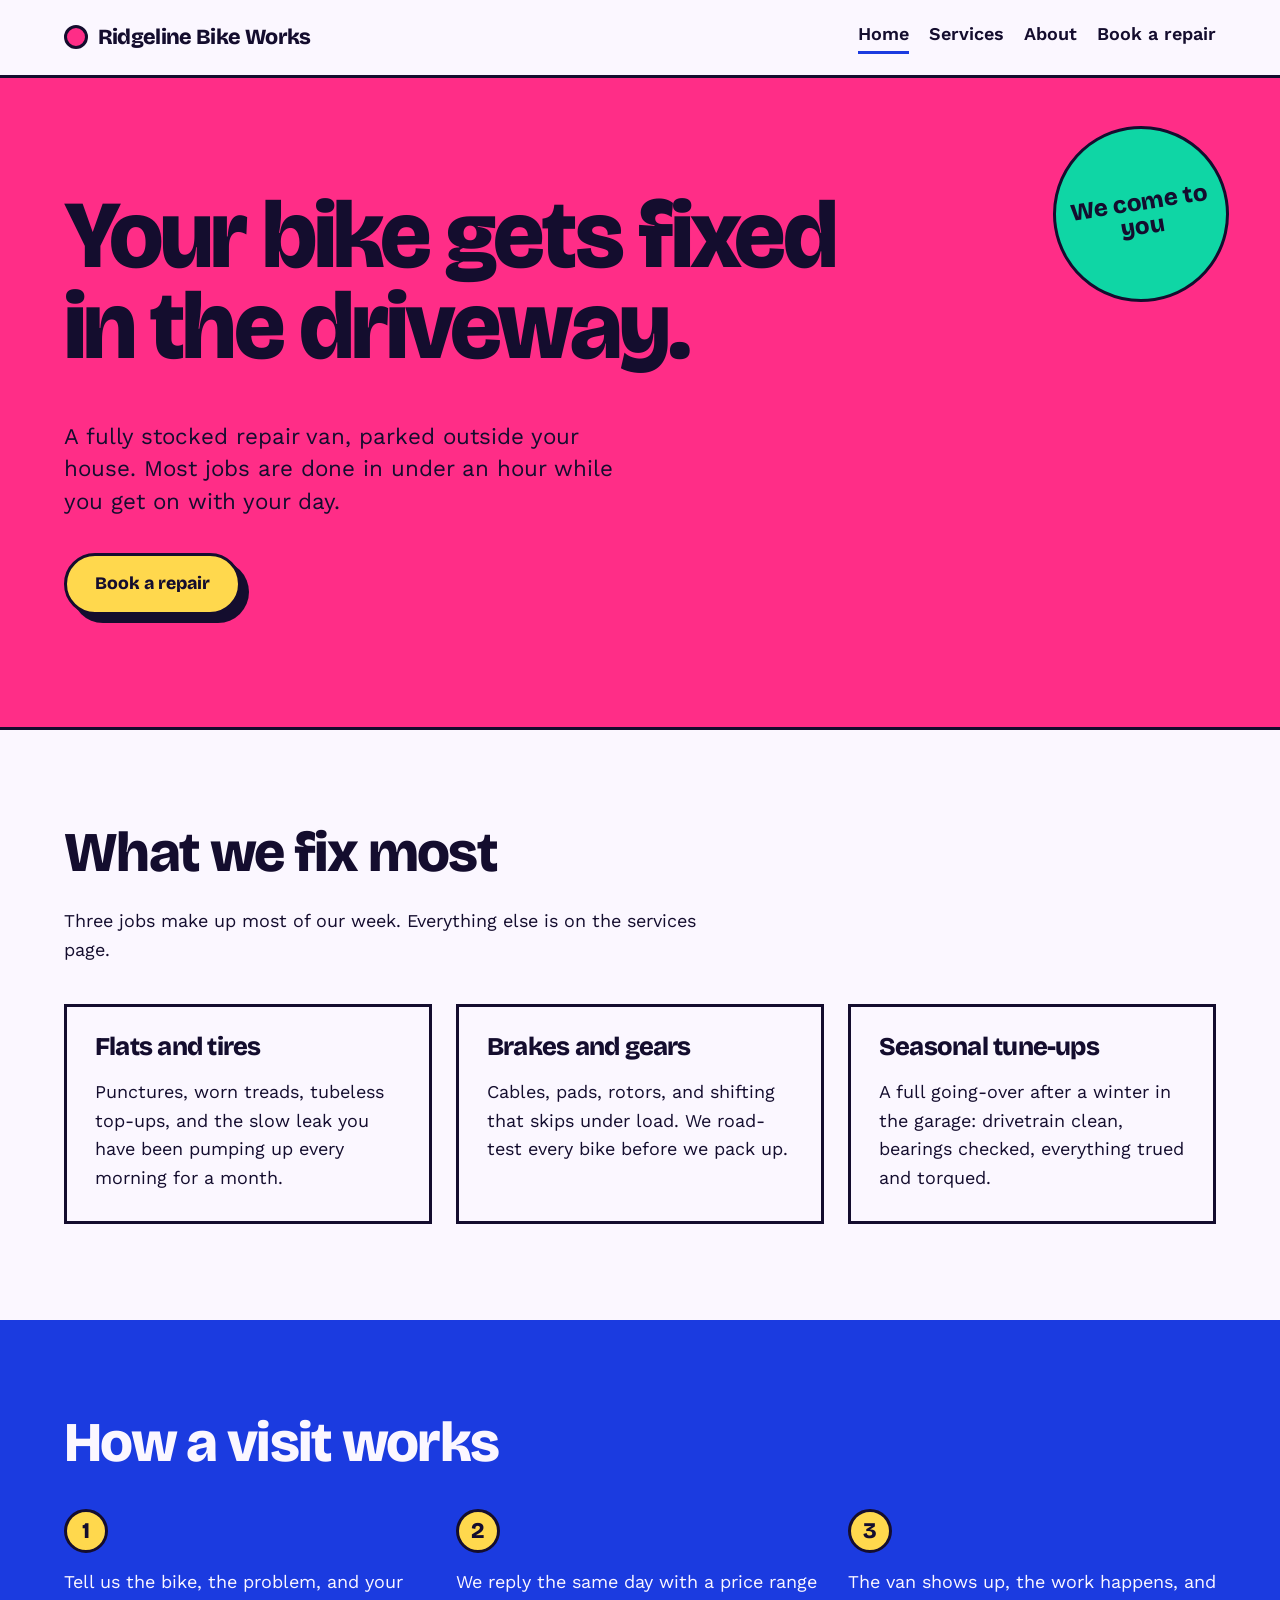
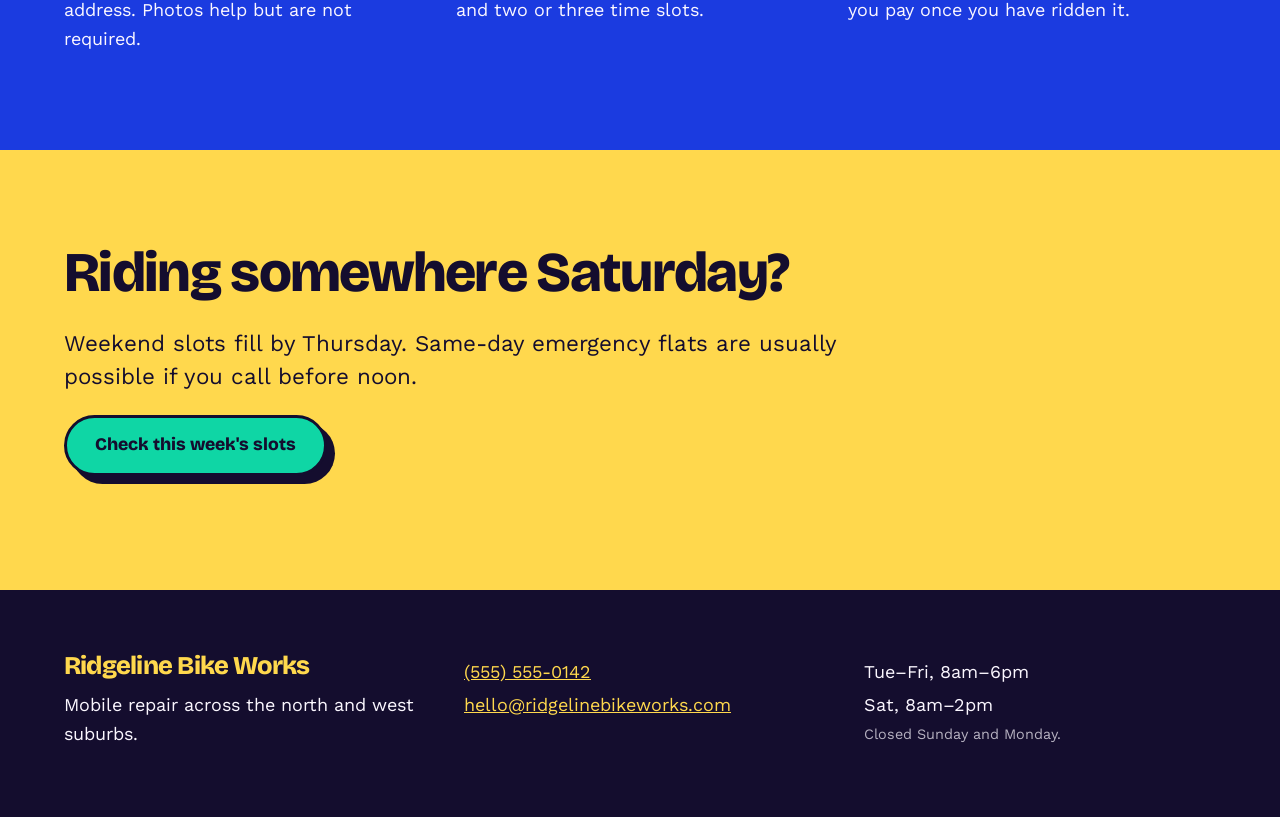
==== index.html @ 33bd262c "Add files via upload" ====
<!DOCTYPE html>
<html lang="en">
<head>
<meta charset="utf-8">
<meta name="viewport" content="width=device-width, initial-scale=1">
<title>Ridgeline Bike Works — mobile bike repair</title>
<meta name="description" content="Mobile bike repair that comes to your driveway. Tune-ups, flats, brakes and gears, seven days a week.">
<link rel="preconnect" href="https://fonts.googleapis.com">
<link rel="preconnect" href="https://fonts.gstatic.com" crossorigin>
<link href="https://fonts.googleapis.com/css2?family=Bricolage+Grotesque:opsz,wght@12..96,700;12..96,800&family=Work+Sans:wght@400;600;700&display=swap" rel="stylesheet">
<link rel="stylesheet" href="style.css">
</head>
<body>
<a class="skip" href="#main">Skip to content</a>

<header class="masthead">
  <a class="wordmark" href="index.html"><span></span>Ridgeline Bike Works</a>
  <nav aria-label="Main">
    <a href="index.html" aria-current="page">Home</a>
    <a href="services.html">Services</a>
    <a href="about.html">About</a>
    <a href="contact.html">Book a repair</a>
  </nav>
</header>

<main id="main">

  <section class="hero">
    <div class="badge">We come to you</div>
    <h1>Your bike gets fixed in the driveway.</h1>
    <p class="lede">A fully stocked repair van, parked outside your house. Most jobs are done in under an hour while you get on with your day.</p>
    <a class="button" href="contact.html">Book a repair</a>
  </section>

  <section class="band">
    <h2>What we fix most</h2>
    <p>Three jobs make up most of our week. Everything else is on the services page.</p>
    <div class="grid">
      <article class="panel">
        <h3>Flats and tires</h3>
        <p>Punctures, worn treads, tubeless top-ups, and the slow leak you have been pumping up every morning for a month.</p>
      </article>
      <article class="panel">
        <h3>Brakes and gears</h3>
        <p>Cables, pads, rotors, and shifting that skips under load. We road-test every bike before we pack up.</p>
      </article>
      <article class="panel">
        <h3>Seasonal tune-ups</h3>
        <p>A full going-over after a winter in the garage: drivetrain clean, bearings checked, everything trued and torqued.</p>
      </article>
    </div>
  </section>

  <section class="band band--cobalt">
    <h2>How a visit works</h2>
    <ol class="steps">
      <li><p>Tell us the bike, the problem, and your address. Photos help but are not required.</p></li>
      <li><p>We reply the same day with a price range and two or three time slots.</p></li>
      <li><p>The van shows up, the work happens, and you pay once you have ridden it.</p></li>
    </ol>
  </section>

  <section class="band band--lemon">
    <h2>Riding somewhere Saturday?</h2>
    <p class="lede">Weekend slots fill by Thursday. Same-day emergency flats are usually possible if you call before noon.</p>
    <p><a class="button button--mint" href="contact.html">Check this week's slots</a></p>
  </section>

</main>

<footer class="colophon">
  <div>
    <h3>Ridgeline Bike Works</h3>
    <p>Mobile repair across the north and west suburbs.</p>
  </div>
  <div>
    <p><a href="tel:+15555550142">(555) 555-0142</a></p>
    <p><a href="mailto:hello@ridgelinebikeworks.com">hello@ridgelinebikeworks.com</a></p>
  </div>
  <div>
    <p>Tue–Fri, 8am–6pm</p>
    <p>Sat, 8am–2pm</p>
    <p class="fine">Closed Sunday and Monday.</p>
  </div>
</footer>

</body>
</html>
---- style.css ----
/* ============================================================
   Ridgeline Bike Works — shared stylesheet
   Swap the colors in :root to re-skin the whole site.
   ============================================================ */

:root {
  --ink: #140d2e;
  --paper: #fbf7ff;
  --cobalt: #1b3be0;
  --magenta: #ff2d87;
  --lemon: #ffd84d;
  --mint: #0fd6a5;

  --measure: 62ch;
  --edge: clamp(1.25rem, 5vw, 5rem);
  --shadow: 8px 8px 0 var(--ink);

  --display: "Bricolage Grotesque", "Trebuchet MS", sans-serif;
  --body: "Work Sans", system-ui, sans-serif;
}

*,
*::before,
*::after { box-sizing: border-box; }

html { scroll-behavior: smooth; }

@media (prefers-reduced-motion: reduce) {
  html { scroll-behavior: auto; }
  * { animation-duration: 0.01ms !important; transition-duration: 0.01ms !important; }
}

body {
  margin: 0;
  background: var(--paper);
  color: var(--ink);
  font-family: var(--body);
  font-size: clamp(1rem, 0.95rem + 0.25vw, 1.125rem);
  line-height: 1.6;
  -webkit-font-smoothing: antialiased;
}

img { max-width: 100%; display: block; }

a { color: var(--cobalt); }

:focus-visible {
  outline: 3px solid var(--cobalt);
  outline-offset: 3px;
}

h1, h2, h3 {
  font-family: var(--display);
  font-weight: 800;
  line-height: 0.95;
  letter-spacing: -0.03em;
  margin: 0 0 0.5em;
}

h1 { font-size: clamp(2.75rem, 1.5rem + 6vw, 6rem); }
h2 { font-size: clamp(2rem, 1.3rem + 3vw, 3.5rem); }
h3 { font-size: clamp(1.25rem, 1.1rem + 0.8vw, 1.6rem); }

p { max-width: var(--measure); }

.skip {
  position: absolute;
  left: -9999px;
  background: var(--lemon);
  color: var(--ink);
  padding: 0.75rem 1rem;
  font-weight: 700;
}
.skip:focus { left: 1rem; top: 1rem; z-index: 50; }

/* ---------- header ---------- */

.masthead {
  display: flex;
  flex-wrap: wrap;
  gap: 1rem 2rem;
  align-items: center;
  justify-content: space-between;
  padding: 1.25rem var(--edge);
  border-bottom: 3px solid var(--ink);
  background: var(--paper);
}

.wordmark {
  font-family: var(--display);
  font-weight: 800;
  font-size: 1.35rem;
  letter-spacing: -0.03em;
  color: var(--ink);
  text-decoration: none;
  display: inline-flex;
  align-items: center;
  gap: 0.6rem;
}

.wordmark span {
  width: 1.5rem;
  height: 1.5rem;
  border-radius: 50%;
  background: var(--magenta);
  border: 3px solid var(--ink);
}

.masthead nav {
  display: flex;
  flex-wrap: wrap;
  gap: 1.25rem;
}

.masthead nav a {
  color: var(--ink);
  text-decoration: none;
  font-weight: 600;
  padding-bottom: 2px;
  border-bottom: 3px solid transparent;
}

.masthead nav a:hover { border-bottom-color: var(--magenta); }
.masthead nav a[aria-current="page"] { border-bottom-color: var(--cobalt); }

/* ---------- reusable pieces ---------- */

.band { padding: clamp(3rem, 8vw, 6rem) var(--edge); }
.band--ink { background: var(--ink); color: var(--paper); }
.band--cobalt { background: var(--cobalt); color: var(--paper); }
.band--lemon { background: var(--lemon); }
.band--ink a, .band--cobalt a { color: var(--lemon); }

.button {
  display: inline-block;
  background: var(--lemon);
  color: var(--ink);
  font-family: var(--display);
  font-weight: 800;
  font-size: 1.1rem;
  text-decoration: none;
  padding: 0.85rem 1.75rem;
  border: 3px solid var(--ink);
  border-radius: 999px;
  box-shadow: var(--shadow);
  transition: transform 0.12s ease, box-shadow 0.12s ease;
}

.button:hover,
.button:focus-visible {
  transform: translate(4px, 4px);
  box-shadow: 4px 4px 0 var(--ink);
}

.button--mint { background: var(--mint); }

.lede {
  font-size: clamp(1.15rem, 1rem + 0.7vw, 1.4rem);
  line-height: 1.45;
}

/* ---------- hero ---------- */

.hero {
  background: var(--magenta);
  color: var(--ink);
  padding: clamp(3rem, 9vw, 7rem) var(--edge) clamp(3.5rem, 9vw, 7rem);
  border-bottom: 3px solid var(--ink);
  position: relative;
  overflow: hidden;
}

.hero h1 { max-width: 14ch; }

.hero .lede { max-width: 42ch; margin-bottom: 2.25rem; }

.badge {
  position: absolute;
  top: clamp(1.5rem, 5vw, 3rem);
  right: clamp(1rem, 4vw, 4rem);
  width: clamp(7rem, 16vw, 11rem);
  height: clamp(7rem, 16vw, 11rem);
  border-radius: 50%;
  background: var(--mint);
  border: 3px solid var(--ink);
  display: grid;
  place-content: center;
  text-align: center;
  font-family: var(--display);
  font-weight: 800;
  line-height: 1;
  font-size: clamp(1rem, 2.2vw, 1.5rem);
  transform: rotate(-9deg);
  padding: 1rem;
}

@media (max-width: 640px) {
  .badge { position: static; margin-bottom: 2rem; }
}

/* ---------- grids ---------- */

.grid {
  display: grid;
  gap: 1.5rem;
  grid-template-columns: repeat(auto-fit, minmax(255px, 1fr));
  margin-top: 2.5rem;
}

.panel {
  background: var(--paper);
  color: var(--ink);
  border: 3px solid var(--ink);
  padding: 1.75rem;
}

.panel p { margin-bottom: 0; }

.price {
  font-family: var(--display);
  font-weight: 800;
  font-size: 1.9rem;
  display: block;
  margin-bottom: 0.35rem;
}

.steps {
  counter-reset: step;
  list-style: none;
  padding: 0;
  margin: 2.5rem 0 0;
  display: grid;
  gap: 1.5rem;
  grid-template-columns: repeat(auto-fit, minmax(230px, 1fr));
}

.steps li { counter-increment: step; }

.steps li::before {
  content: counter(step);
  font-family: var(--display);
  font-weight: 800;
  font-size: 1.4rem;
  display: grid;
  place-content: center;
  width: 2.75rem;
  height: 2.75rem;
  border-radius: 50%;
  background: var(--lemon);
  color: var(--ink);
  border: 3px solid var(--ink);
  margin-bottom: 0.9rem;
}

.steps p { margin: 0; }

/* ---------- forms ---------- */

form { max-width: 34rem; margin-top: 2rem; }

label {
  display: block;
  font-weight: 700;
  margin-bottom: 0.4rem;
}

.field { margin-bottom: 1.35rem; }

input, select, textarea {
  width: 100%;
  font: inherit;
  color: var(--ink);
  background: var(--paper);
  padding: 0.7rem 0.85rem;
  border: 3px solid var(--ink);
  border-radius: 0;
}

textarea { min-height: 8rem; resize: vertical; }

button[type="submit"] {
  font: inherit;
  cursor: pointer;
}

/* ---------- footer ---------- */

.colophon {
  background: var(--ink);
  color: var(--paper);
  padding: clamp(2.5rem, 6vw, 4rem) var(--edge);
  display: grid;
  gap: 1.5rem 3rem;
  grid-template-columns: repeat(auto-fit, minmax(220px, 1fr));
}

.colophon a { color: var(--lemon); }
.colophon h3 { color: var(--lemon); }
.colophon p { margin: 0.25rem 0; }
.colophon .fine { opacity: 0.7; font-size: 0.9rem; }
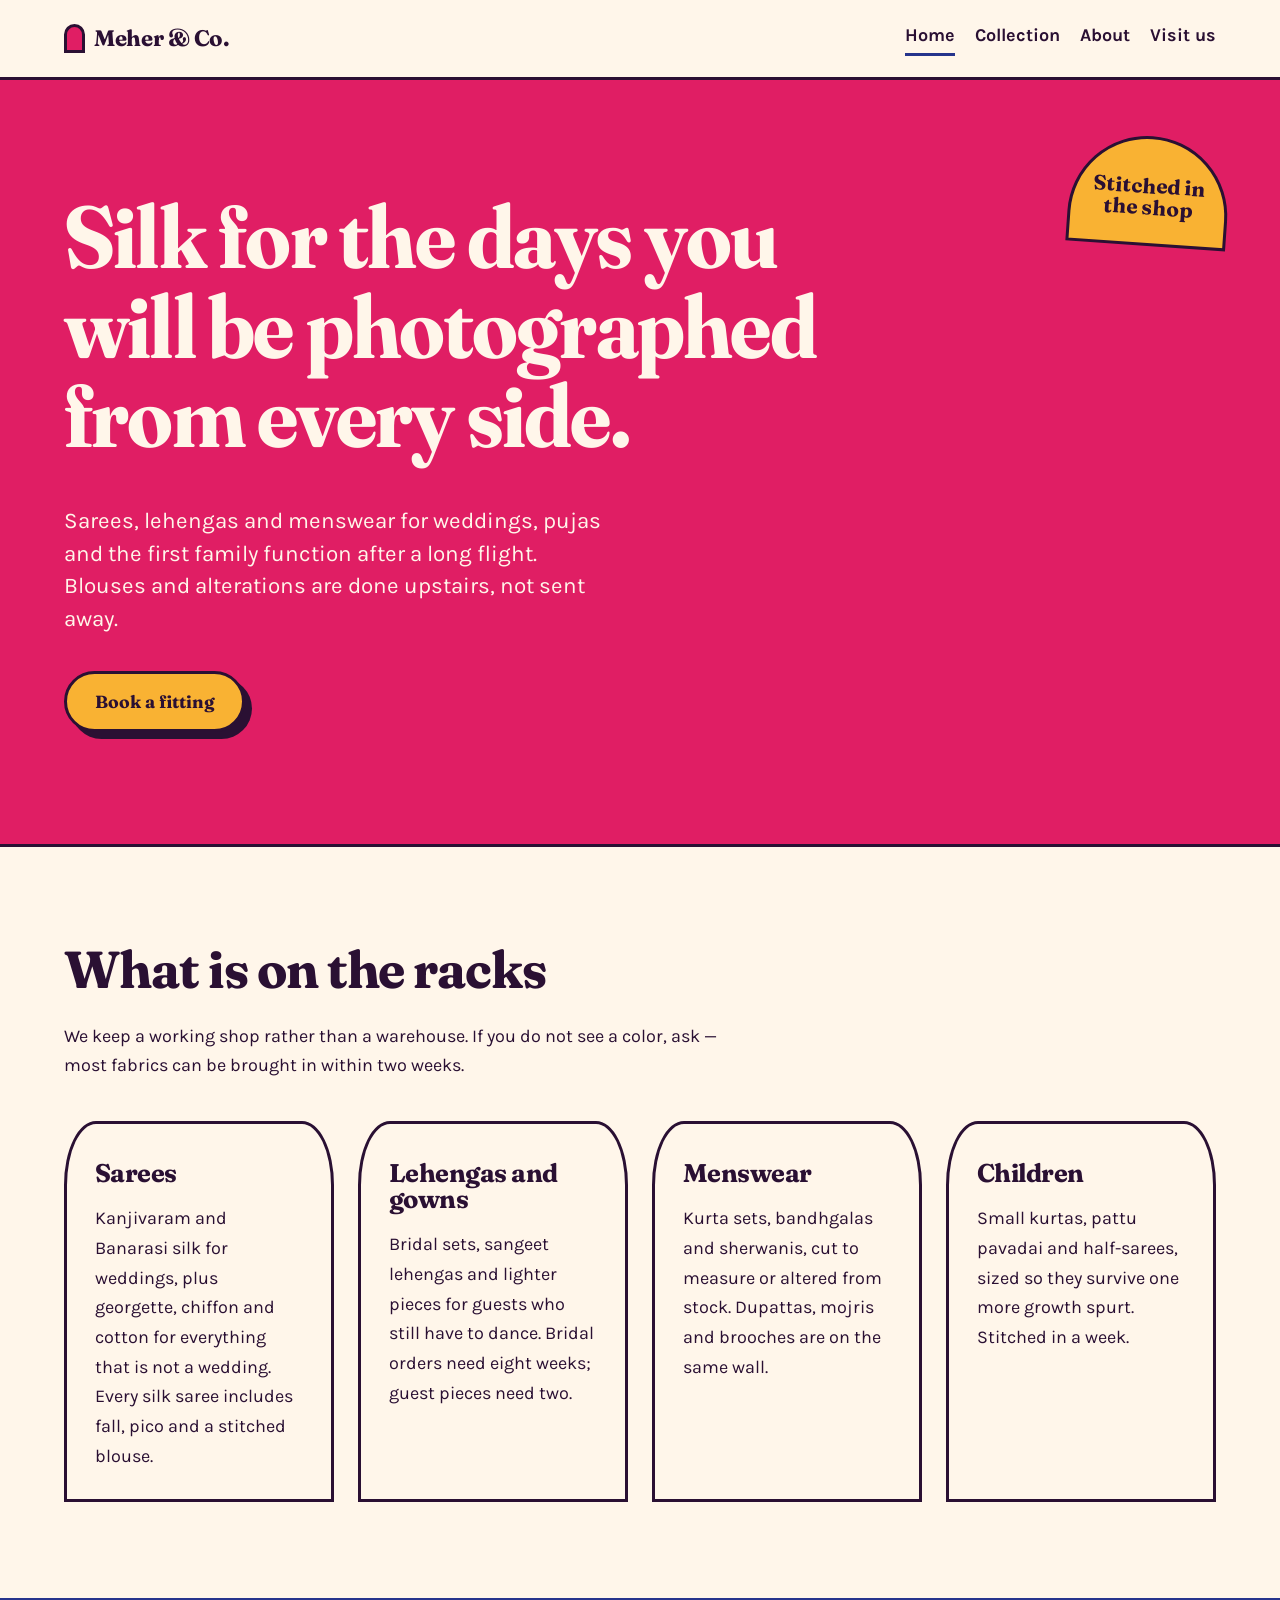
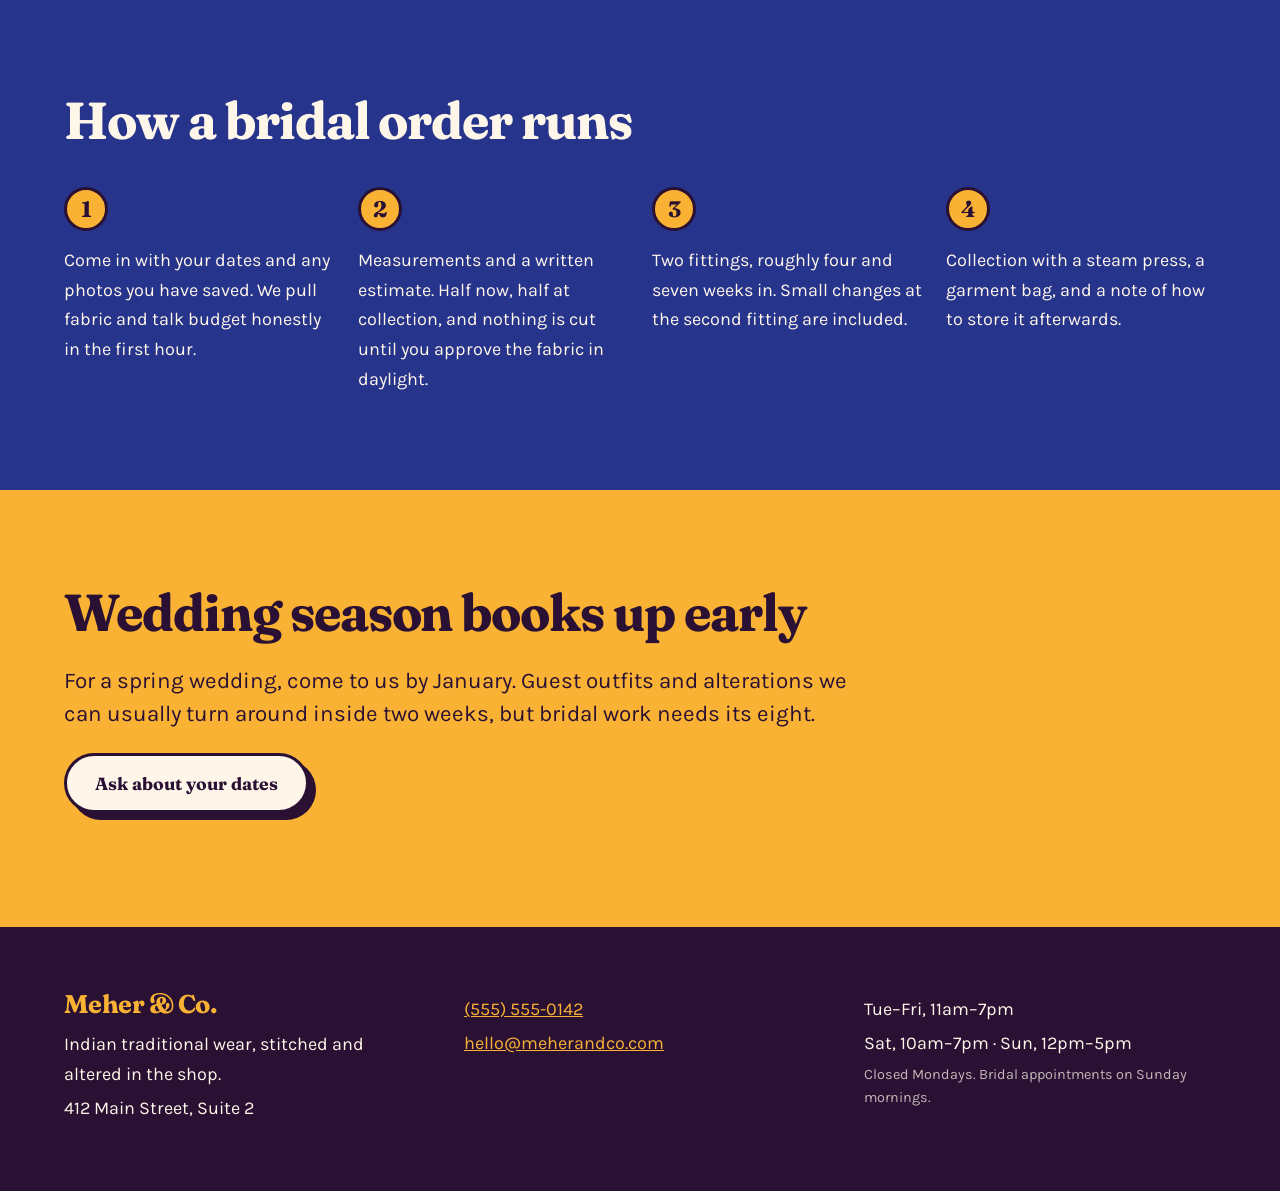
==== commit 176c0dcc: "Add files via upload" ====
--- a/index.html
+++ b/index.html
@@ -3,84 +3,90 @@
 <head>
 <meta charset="utf-8">
 <meta name="viewport" content="width=device-width, initial-scale=1">
-<title>Ridgeline Bike Works — mobile bike repair</title>
-<meta name="description" content="Mobile bike repair that comes to your driveway. Tune-ups, flats, brakes and gears, seven days a week.">
+<title>Meher &amp; Co. — Indian traditional wear</title>
+<meta name="description" content="Sarees, lehengas, kurtas and sherwanis, with blouse stitching and alterations done in the shop.">
 <link rel="preconnect" href="https://fonts.googleapis.com">
 <link rel="preconnect" href="https://fonts.gstatic.com" crossorigin>
-<link href="https://fonts.googleapis.com/css2?family=Bricolage+Grotesque:opsz,wght@12..96,700;12..96,800&family=Work+Sans:wght@400;600;700&display=swap" rel="stylesheet">
+<link href="https://fonts.googleapis.com/css2?family=Fraunces:opsz,wght,SOFT,WONK@9..144,400..700,0..100,0..1&family=Karla:wght@400;600;700&display=swap" rel="stylesheet">
 <link rel="stylesheet" href="style.css">
 </head>
 <body>
 <a class="skip" href="#main">Skip to content</a>
 
 <header class="masthead">
-  <a class="wordmark" href="index.html"><span></span>Ridgeline Bike Works</a>
+  <a class="wordmark" href="index.html"><span></span>Meher &amp; Co.</a>
   <nav aria-label="Main">
     <a href="index.html" aria-current="page">Home</a>
-    <a href="services.html">Services</a>
+    <a href="collection.html">Collection</a>
     <a href="about.html">About</a>
-    <a href="contact.html">Book a repair</a>
+    <a href="visit.html">Visit us</a>
   </nav>
 </header>
 
 <main id="main">
 
   <section class="hero">
-    <div class="badge">We come to you</div>
-    <h1>Your bike gets fixed in the driveway.</h1>
-    <p class="lede">A fully stocked repair van, parked outside your house. Most jobs are done in under an hour while you get on with your day.</p>
-    <a class="button" href="contact.html">Book a repair</a>
+    <div class="seal">Stitched in the shop</div>
+    <h1>Silk for the days you will be photographed from every side.</h1>
+    <p class="lede">Sarees, lehengas and menswear for weddings, pujas and the first family function after a long flight. Blouses and alterations are done upstairs, not sent away.</p>
+    <a class="button" href="visit.html">Book a fitting</a>
   </section>
 
   <section class="band">
-    <h2>What we fix most</h2>
-    <p>Three jobs make up most of our week. Everything else is on the services page.</p>
+    <h2>What is on the racks</h2>
+    <p>We keep a working shop rather than a warehouse. If you do not see a color, ask &mdash; most fabrics can be brought in within two weeks.</p>
     <div class="grid">
       <article class="panel">
-        <h3>Flats and tires</h3>
-        <p>Punctures, worn treads, tubeless top-ups, and the slow leak you have been pumping up every morning for a month.</p>
+        <h3>Sarees</h3>
+        <p>Kanjivaram and Banarasi silk for weddings, plus georgette, chiffon and cotton for everything that is not a wedding. Every silk saree includes fall, pico and a stitched blouse.</p>
       </article>
       <article class="panel">
-        <h3>Brakes and gears</h3>
-        <p>Cables, pads, rotors, and shifting that skips under load. We road-test every bike before we pack up.</p>
+        <h3>Lehengas and gowns</h3>
+        <p>Bridal sets, sangeet lehengas and lighter pieces for guests who still have to dance. Bridal orders need eight weeks; guest pieces need two.</p>
       </article>
       <article class="panel">
-        <h3>Seasonal tune-ups</h3>
-        <p>A full going-over after a winter in the garage: drivetrain clean, bearings checked, everything trued and torqued.</p>
+        <h3>Menswear</h3>
+        <p>Kurta sets, bandhgalas and sherwanis, cut to measure or altered from stock. Dupattas, mojris and brooches are on the same wall.</p>
+      </article>
+      <article class="panel">
+        <h3>Children</h3>
+        <p>Small kurtas, pattu pavadai and half-sarees, sized so they survive one more growth spurt. Stitched in a week.</p>
       </article>
     </div>
   </section>
 
-  <section class="band band--cobalt">
-    <h2>How a visit works</h2>
+  <section class="band band--indigo">
+    <h2>How a bridal order runs</h2>
     <ol class="steps">
-      <li><p>Tell us the bike, the problem, and your address. Photos help but are not required.</p></li>
-      <li><p>We reply the same day with a price range and two or three time slots.</p></li>
-      <li><p>The van shows up, the work happens, and you pay once you have ridden it.</p></li>
+      <li><p>Come in with your dates and any photos you have saved. We pull fabric and talk budget honestly in the first hour.</p></li>
+      <li><p>Measurements and a written estimate. Half now, half at collection, and nothing is cut until you approve the fabric in daylight.</p></li>
+      <li><p>Two fittings, roughly four and seven weeks in. Small changes at the second fitting are included.</p></li>
+      <li><p>Collection with a steam press, a garment bag, and a note of how to store it afterwards.</p></li>
     </ol>
   </section>
 
-  <section class="band band--lemon">
-    <h2>Riding somewhere Saturday?</h2>
-    <p class="lede">Weekend slots fill by Thursday. Same-day emergency flats are usually possible if you call before noon.</p>
-    <p><a class="button button--mint" href="contact.html">Check this week's slots</a></p>
+  <section class="band band--marigold">
+    <h2>Wedding season books up early</h2>
+    <p class="lede">For a spring wedding, come to us by January. Guest outfits and alterations we can usually turn around inside two weeks, but bridal work needs its eight.</p>
+    <p><a class="button button--paper" href="visit.html">Ask about your dates</a></p>
   </section>
 
 </main>
 
 <footer class="colophon">
   <div>
-    <h3>Ridgeline Bike Works</h3>
-    <p>Mobile repair across the north and west suburbs.</p>
+    <h3>Meher &amp; Co.</h3>
+    <p>Indian traditional wear, stitched and altered in the shop.</p>
+    <p>412 Main Street, Suite 2</p>
   </div>
   <div>
     <p><a href="tel:+15555550142">(555) 555-0142</a></p>
-    <p><a href="mailto:hello@ridgelinebikeworks.com">hello@ridgelinebikeworks.com</a></p>
+    <p><a href="mailto:hello@meherandco.com">hello@meherandco.com</a></p>
   </div>
   <div>
-    <p>Tue–Fri, 8am–6pm</p>
-    <p>Sat, 8am–2pm</p>
-    <p class="fine">Closed Sunday and Monday.</p>
+    <p>Tue&ndash;Fri, 11am&ndash;7pm</p>
+    <p>Sat, 10am&ndash;7pm &middot; Sun, 12pm&ndash;5pm</p>
+    <p class="fine">Closed Mondays. Bridal appointments on Sunday mornings.</p>
   </div>
 </footer>
 
--- a/style.css
+++ b/style.css
@@ -1,32 +1,32 @@
 /* ============================================================
-   Ridgeline Bike Works — shared stylesheet
-   Swap the colors in :root to re-skin the whole site.
+   Meher & Co. — shared stylesheet
+   Palette is drawn from the stockroom: rani pink, indigo,
+   marigold and emerald on unbleached ivory.
+   Change the six values in :root to re-skin every page.
    ============================================================ */
 
 :root {
-  --ink: #140d2e;
-  --paper: #fbf7ff;
-  --cobalt: #1b3be0;
-  --magenta: #ff2d87;
-  --lemon: #ffd84d;
-  --mint: #0fd6a5;
+  --ink: #2a1033;
+  --paper: #fff6ea;
+  --rani: #e01e64;
+  --indigo: #26348c;
+  --marigold: #f9b233;
+  --emerald: #0e8f63;
 
   --measure: 62ch;
   --edge: clamp(1.25rem, 5vw, 5rem);
-  --shadow: 8px 8px 0 var(--ink);
-
-  --display: "Bricolage Grotesque", "Trebuchet MS", sans-serif;
-  --body: "Work Sans", system-ui, sans-serif;
+  --shadow: 7px 7px 0 var(--ink);
+  --arch: 2rem 2rem 0 0 / 4rem 4rem 0 0;
+
+  --display: "Fraunces", Georgia, serif;
+  --body: "Karla", system-ui, sans-serif;
 }
 
 *,
 *::before,
 *::after { box-sizing: border-box; }
 
-html { scroll-behavior: smooth; }
-
 @media (prefers-reduced-motion: reduce) {
-  html { scroll-behavior: auto; }
   * { animation-duration: 0.01ms !important; transition-duration: 0.01ms !important; }
 }
 
@@ -36,29 +36,30 @@
   color: var(--ink);
   font-family: var(--body);
   font-size: clamp(1rem, 0.95rem + 0.25vw, 1.125rem);
-  line-height: 1.6;
+  line-height: 1.65;
   -webkit-font-smoothing: antialiased;
 }
 
 img { max-width: 100%; display: block; }
 
-a { color: var(--cobalt); }
+a { color: var(--indigo); }
 
 :focus-visible {
-  outline: 3px solid var(--cobalt);
+  outline: 3px solid var(--indigo);
   outline-offset: 3px;
 }
 
 h1, h2, h3 {
   font-family: var(--display);
-  font-weight: 800;
-  line-height: 0.95;
-  letter-spacing: -0.03em;
+  font-weight: 700;
+  font-variation-settings: "SOFT" 40, "WONK" 1;
+  line-height: 1.02;
+  letter-spacing: -0.02em;
   margin: 0 0 0.5em;
 }
 
-h1 { font-size: clamp(2.75rem, 1.5rem + 6vw, 6rem); }
-h2 { font-size: clamp(2rem, 1.3rem + 3vw, 3.5rem); }
+h1 { font-size: clamp(2.6rem, 1.4rem + 5.6vw, 5.5rem); }
+h2 { font-size: clamp(1.9rem, 1.3rem + 2.8vw, 3.25rem); }
 h3 { font-size: clamp(1.25rem, 1.1rem + 0.8vw, 1.6rem); }
 
 p { max-width: var(--measure); }
@@ -66,7 +67,7 @@
 .skip {
   position: absolute;
   left: -9999px;
-  background: var(--lemon);
+  background: var(--marigold);
   color: var(--ink);
   padding: 0.75rem 1rem;
   font-weight: 700;
@@ -88,9 +89,9 @@
 
 .wordmark {
   font-family: var(--display);
-  font-weight: 800;
-  font-size: 1.35rem;
-  letter-spacing: -0.03em;
+  font-weight: 700;
+  font-size: 1.4rem;
+  letter-spacing: -0.02em;
   color: var(--ink);
   text-decoration: none;
   display: inline-flex;
@@ -99,10 +100,10 @@
 }
 
 .wordmark span {
-  width: 1.5rem;
-  height: 1.5rem;
-  border-radius: 50%;
-  background: var(--magenta);
+  width: 1.3rem;
+  height: 1.8rem;
+  border-radius: 999px 999px 0 0;
+  background: var(--rani);
   border: 3px solid var(--ink);
 }
 
@@ -115,31 +116,32 @@
 .masthead nav a {
   color: var(--ink);
   text-decoration: none;
-  font-weight: 600;
+  font-weight: 700;
   padding-bottom: 2px;
   border-bottom: 3px solid transparent;
 }
 
-.masthead nav a:hover { border-bottom-color: var(--magenta); }
-.masthead nav a[aria-current="page"] { border-bottom-color: var(--cobalt); }
-
-/* ---------- reusable pieces ---------- */
+.masthead nav a:hover { border-bottom-color: var(--rani); }
+.masthead nav a[aria-current="page"] { border-bottom-color: var(--indigo); }
+
+/* ---------- bands ---------- */
 
 .band { padding: clamp(3rem, 8vw, 6rem) var(--edge); }
 .band--ink { background: var(--ink); color: var(--paper); }
-.band--cobalt { background: var(--cobalt); color: var(--paper); }
-.band--lemon { background: var(--lemon); }
-.band--ink a, .band--cobalt a { color: var(--lemon); }
+.band--indigo { background: var(--indigo); color: var(--paper); }
+.band--marigold { background: var(--marigold); }
+.band--emerald { background: var(--emerald); color: var(--paper); }
+.band--ink a, .band--indigo a, .band--emerald a { color: var(--marigold); }
 
 .button {
   display: inline-block;
-  background: var(--lemon);
-  color: var(--ink);
-  font-family: var(--display);
-  font-weight: 800;
+  background: var(--marigold);
+  color: var(--ink);
+  font-family: var(--display);
+  font-weight: 700;
   font-size: 1.1rem;
   text-decoration: none;
-  padding: 0.85rem 1.75rem;
+  padding: 0.8rem 1.75rem;
   border: 3px solid var(--ink);
   border-radius: 999px;
   box-shadow: var(--shadow);
@@ -149,10 +151,10 @@
 .button:hover,
 .button:focus-visible {
   transform: translate(4px, 4px);
-  box-shadow: 4px 4px 0 var(--ink);
-}
-
-.button--mint { background: var(--mint); }
+  box-shadow: 3px 3px 0 var(--ink);
+}
+
+.button--paper { background: var(--paper); }
 
 .lede {
   font-size: clamp(1.15rem, 1rem + 0.7vw, 1.4rem);
@@ -162,43 +164,40 @@
 /* ---------- hero ---------- */
 
 .hero {
-  background: var(--magenta);
-  color: var(--ink);
-  padding: clamp(3rem, 9vw, 7rem) var(--edge) clamp(3.5rem, 9vw, 7rem);
+  background: var(--rani);
+  color: var(--paper);
+  padding: clamp(3rem, 9vw, 7rem) var(--edge);
   border-bottom: 3px solid var(--ink);
   position: relative;
   overflow: hidden;
 }
 
-.hero h1 { max-width: 14ch; }
-
+.hero h1 { max-width: 15ch; }
 .hero .lede { max-width: 42ch; margin-bottom: 2.25rem; }
 
-.badge {
+.seal {
   position: absolute;
-  top: clamp(1.5rem, 5vw, 3rem);
-  right: clamp(1rem, 4vw, 4rem);
-  width: clamp(7rem, 16vw, 11rem);
-  height: clamp(7rem, 16vw, 11rem);
-  border-radius: 50%;
-  background: var(--mint);
-  border: 3px solid var(--ink);
-  display: grid;
-  place-content: center;
+  top: clamp(1.5rem, 5vw, 3.5rem);
+  right: clamp(1rem, 4vw, 4.5rem);
+  width: clamp(7rem, 15vw, 10rem);
+  padding: 2.25rem 1rem 1.5rem;
+  background: var(--marigold);
+  color: var(--ink);
+  border: 3px solid var(--ink);
+  border-radius: 999px 999px 0 0;
   text-align: center;
   font-family: var(--display);
-  font-weight: 800;
-  line-height: 1;
-  font-size: clamp(1rem, 2.2vw, 1.5rem);
-  transform: rotate(-9deg);
-  padding: 1rem;
-}
-
-@media (max-width: 640px) {
-  .badge { position: static; margin-bottom: 2rem; }
-}
-
-/* ---------- grids ---------- */
+  font-weight: 700;
+  line-height: 1.05;
+  font-size: clamp(0.95rem, 2vw, 1.3rem);
+  transform: rotate(4deg);
+}
+
+@media (max-width: 680px) {
+  .seal { position: static; transform: none; margin-bottom: 2rem; width: 9rem; }
+}
+
+/* ---------- panels ---------- */
 
 .grid {
   display: grid;
@@ -211,17 +210,19 @@
   background: var(--paper);
   color: var(--ink);
   border: 3px solid var(--ink);
-  padding: 1.75rem;
+  border-radius: var(--arch);
+  padding: 2.25rem 1.75rem 1.75rem;
 }
 
 .panel p { margin-bottom: 0; }
 
 .price {
   font-family: var(--display);
-  font-weight: 800;
-  font-size: 1.9rem;
+  font-weight: 700;
+  font-size: 1.7rem;
   display: block;
-  margin-bottom: 0.35rem;
+  margin-bottom: 0.3rem;
+  color: var(--rani);
 }
 
 .steps {
@@ -239,14 +240,14 @@
 .steps li::before {
   content: counter(step);
   font-family: var(--display);
-  font-weight: 800;
+  font-weight: 700;
   font-size: 1.4rem;
   display: grid;
   place-content: center;
   width: 2.75rem;
   height: 2.75rem;
   border-radius: 50%;
-  background: var(--lemon);
+  background: var(--marigold);
   color: var(--ink);
   border: 3px solid var(--ink);
   margin-bottom: 0.9rem;
@@ -278,10 +279,7 @@
 
 textarea { min-height: 8rem; resize: vertical; }
 
-button[type="submit"] {
-  font: inherit;
-  cursor: pointer;
-}
+button[type="submit"] { font: inherit; cursor: pointer; }
 
 /* ---------- footer ---------- */
 
@@ -294,7 +292,7 @@
   grid-template-columns: repeat(auto-fit, minmax(220px, 1fr));
 }
 
-.colophon a { color: var(--lemon); }
-.colophon h3 { color: var(--lemon); }
+.colophon a { color: var(--marigold); }
+.colophon h3 { color: var(--marigold); }
 .colophon p { margin: 0.25rem 0; }
-.colophon .fine { opacity: 0.7; font-size: 0.9rem; }
+.colophon .fine { opacity: 0.72; font-size: 0.9rem; }
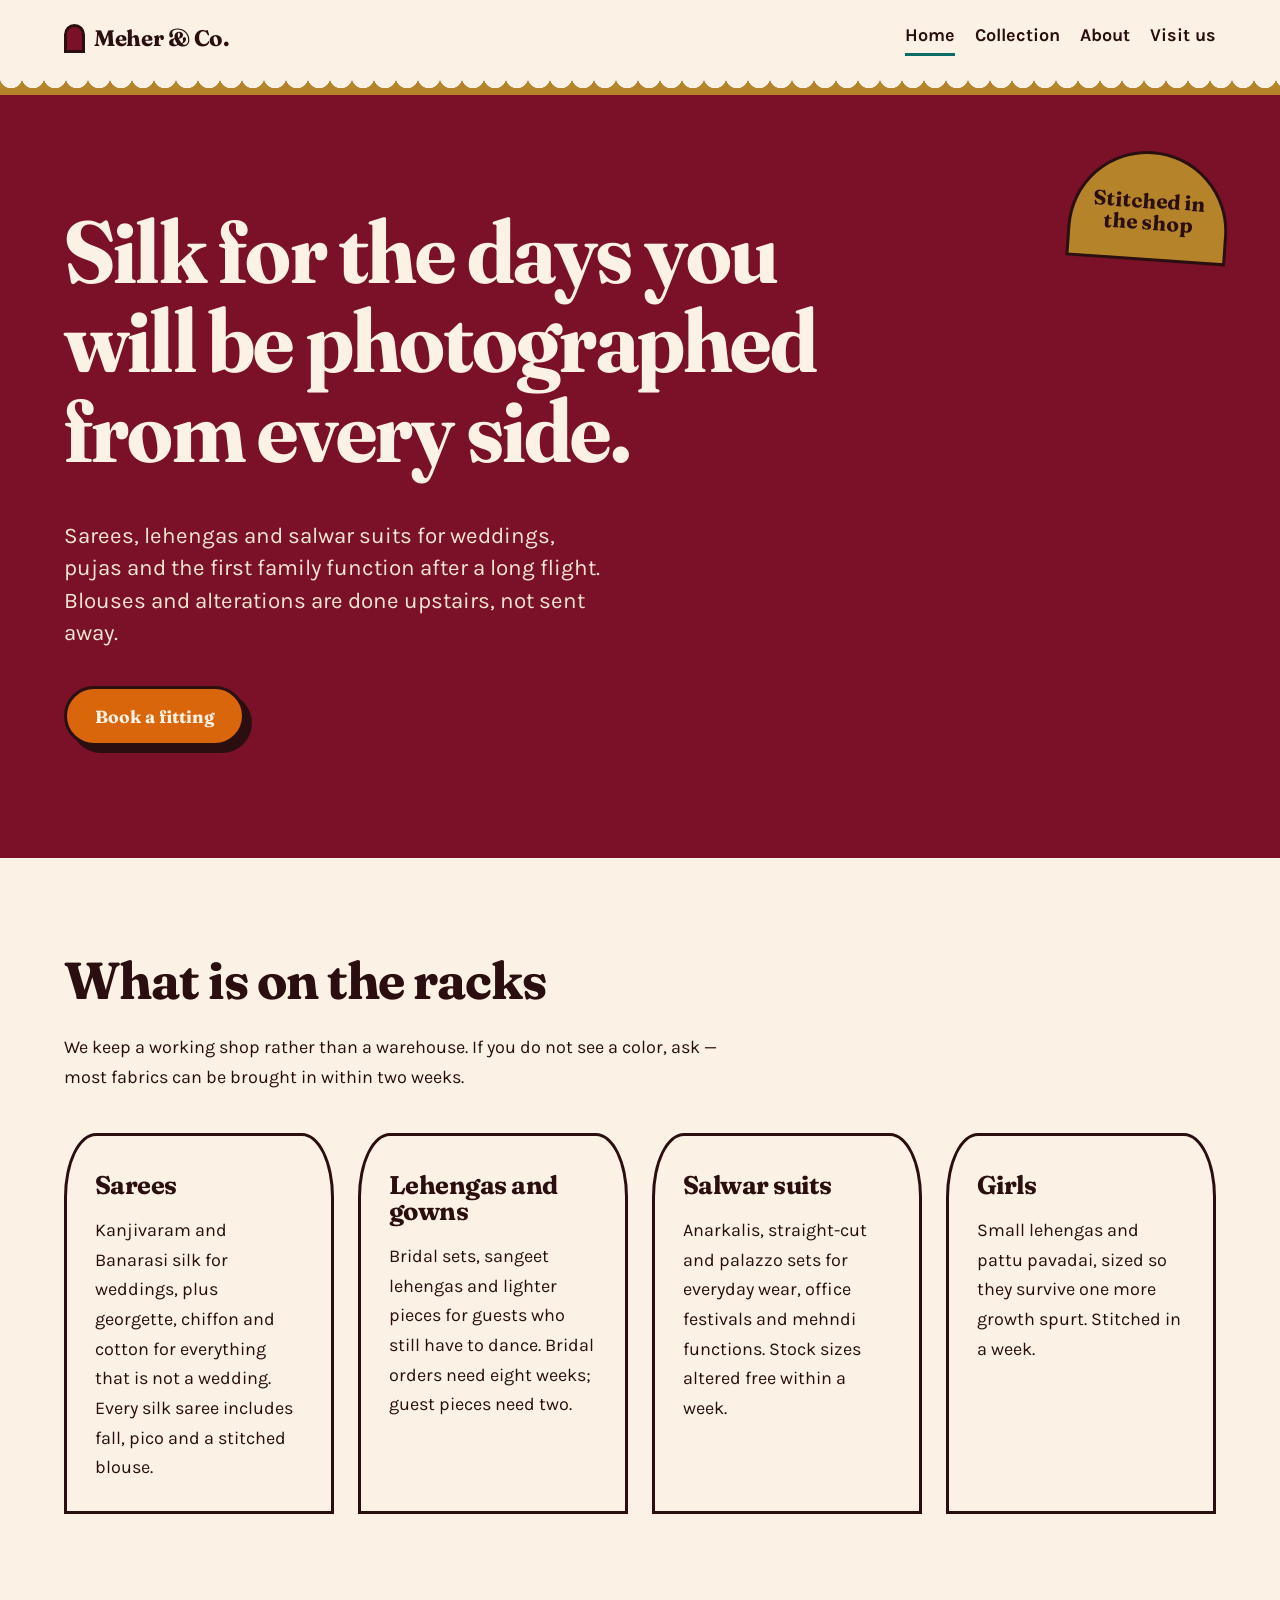
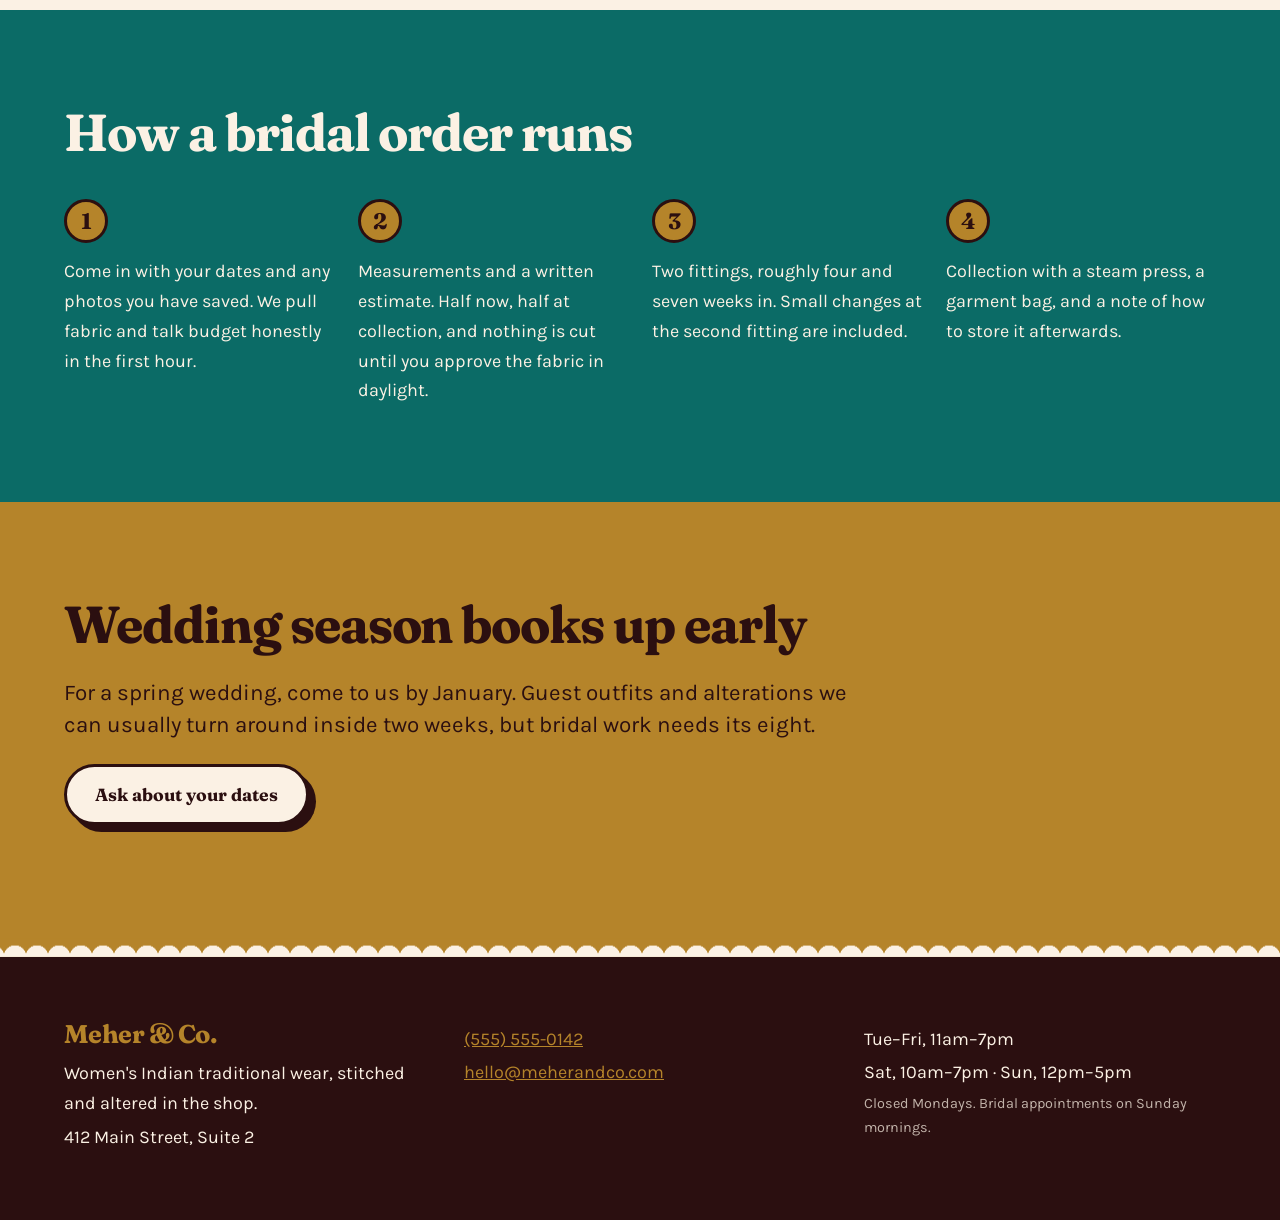
==== commit 11820c66: "Add files via upload" ====
--- a/index.html
+++ b/index.html
@@ -3,8 +3,8 @@
 <head>
 <meta charset="utf-8">
 <meta name="viewport" content="width=device-width, initial-scale=1">
-<title>Meher &amp; Co. — Indian traditional wear</title>
-<meta name="description" content="Sarees, lehengas, kurtas and sherwanis, with blouse stitching and alterations done in the shop.">
+<title>Meher &amp; Co. — Women's Indian traditional wear</title>
+<meta name="description" content="Sarees, lehengas and salwar suits for weddings and festivals, with blouse stitching and alterations done in the shop.">
 <link rel="preconnect" href="https://fonts.googleapis.com">
 <link rel="preconnect" href="https://fonts.gstatic.com" crossorigin>
 <link href="https://fonts.googleapis.com/css2?family=Fraunces:opsz,wght,SOFT,WONK@9..144,400..700,0..100,0..1&family=Karla:wght@400;600;700&display=swap" rel="stylesheet">
@@ -22,13 +22,14 @@
     <a href="visit.html">Visit us</a>
   </nav>
 </header>
+<div class="scallop" aria-hidden="true"></div>
 
 <main id="main">
 
   <section class="hero">
     <div class="seal">Stitched in the shop</div>
     <h1>Silk for the days you will be photographed from every side.</h1>
-    <p class="lede">Sarees, lehengas and menswear for weddings, pujas and the first family function after a long flight. Blouses and alterations are done upstairs, not sent away.</p>
+    <p class="lede">Sarees, lehengas and salwar suits for weddings, pujas and the first family function after a long flight. Blouses and alterations are done upstairs, not sent away.</p>
     <a class="button" href="visit.html">Book a fitting</a>
   </section>
 
@@ -45,17 +46,17 @@
         <p>Bridal sets, sangeet lehengas and lighter pieces for guests who still have to dance. Bridal orders need eight weeks; guest pieces need two.</p>
       </article>
       <article class="panel">
-        <h3>Menswear</h3>
-        <p>Kurta sets, bandhgalas and sherwanis, cut to measure or altered from stock. Dupattas, mojris and brooches are on the same wall.</p>
+        <h3>Salwar suits</h3>
+        <p>Anarkalis, straight-cut and palazzo sets for everyday wear, office festivals and mehndi functions. Stock sizes altered free within a week.</p>
       </article>
       <article class="panel">
-        <h3>Children</h3>
-        <p>Small kurtas, pattu pavadai and half-sarees, sized so they survive one more growth spurt. Stitched in a week.</p>
+        <h3>Girls</h3>
+        <p>Small lehengas and pattu pavadai, sized so they survive one more growth spurt. Stitched in a week.</p>
       </article>
     </div>
   </section>
 
-  <section class="band band--indigo">
+  <section class="band band--teal">
     <h2>How a bridal order runs</h2>
     <ol class="steps">
       <li><p>Come in with your dates and any photos you have saved. We pull fabric and talk budget honestly in the first hour.</p></li>
@@ -65,7 +66,7 @@
     </ol>
   </section>
 
-  <section class="band band--marigold">
+  <section class="band band--gold">
     <h2>Wedding season books up early</h2>
     <p class="lede">For a spring wedding, come to us by January. Guest outfits and alterations we can usually turn around inside two weeks, but bridal work needs its eight.</p>
     <p><a class="button button--paper" href="visit.html">Ask about your dates</a></p>
@@ -73,10 +74,11 @@
 
 </main>
 
+<div class="scallop scallop--up" aria-hidden="true"></div>
 <footer class="colophon">
   <div>
     <h3>Meher &amp; Co.</h3>
-    <p>Indian traditional wear, stitched and altered in the shop.</p>
+    <p>Women's Indian traditional wear, stitched and altered in the shop.</p>
     <p>412 Main Street, Suite 2</p>
   </div>
   <div>
--- a/style.css
+++ b/style.css
@@ -1,17 +1,21 @@
 /* ============================================================
    Meher & Co. — shared stylesheet
-   Palette is drawn from the stockroom: rani pink, indigo,
-   marigold and emerald on unbleached ivory.
-   Change the six values in :root to re-skin every page.
+   Palette: deep bridal maroon, temple gold, peacock teal and
+   saffron on warm ivory — pulled from the sarees on the racks,
+   not a generic "bold and bright" kit.
+   The scalloped edge (.scallop) is the one signature motif,
+   borrowed from a temple gopuram / sari border — used once at
+   the header and footer only. Change the six --colors to re-skin
+   every page.
    ============================================================ */
 
 :root {
-  --ink: #2a1033;
-  --paper: #fff6ea;
-  --rani: #e01e64;
-  --indigo: #26348c;
-  --marigold: #f9b233;
-  --emerald: #0e8f63;
+  --ink: #2b0f10;
+  --paper: #fbf1e4;
+  --maroon: #7a1128;
+  --gold: #b5842a;
+  --teal: #0b6b66;
+  --saffron: #d9660b;
 
   --measure: 62ch;
   --edge: clamp(1.25rem, 5vw, 5rem);
@@ -42,10 +46,10 @@
 
 img { max-width: 100%; display: block; }
 
-a { color: var(--indigo); }
+a { color: var(--teal); }
 
 :focus-visible {
-  outline: 3px solid var(--indigo);
+  outline: 3px solid var(--teal);
   outline-offset: 3px;
 }
 
@@ -67,12 +71,32 @@
 .skip {
   position: absolute;
   left: -9999px;
-  background: var(--marigold);
+  background: var(--gold);
   color: var(--ink);
   padding: 0.75rem 1rem;
   font-weight: 700;
 }
 .skip:focus { left: 1rem; top: 1rem; z-index: 50; }
+
+/* ---------- signature motif: scalloped temple edge ---------- */
+/* Used once under the header and once above the footer. Not
+   repeated elsewhere in the page — one strong idea, not decoration
+   scattered everywhere. */
+
+.scallop {
+  height: 1.1rem;
+  background: var(--gold);
+  -webkit-mask-image: radial-gradient(circle at 11px 0, transparent 11px, black 11.5px);
+  mask-image: radial-gradient(circle at 11px 0, transparent 11px, black 11.5px);
+  -webkit-mask-size: 22px 22px;
+  mask-size: 22px 22px;
+  -webkit-mask-repeat: repeat-x;
+  mask-repeat: repeat-x;
+}
+
+.scallop--up {
+  transform: rotate(180deg);
+}
 
 /* ---------- header ---------- */
 
@@ -83,7 +107,6 @@
   align-items: center;
   justify-content: space-between;
   padding: 1.25rem var(--edge);
-  border-bottom: 3px solid var(--ink);
   background: var(--paper);
 }
 
@@ -103,7 +126,7 @@
   width: 1.3rem;
   height: 1.8rem;
   border-radius: 999px 999px 0 0;
-  background: var(--rani);
+  background: var(--maroon);
   border: 3px solid var(--ink);
 }
 
@@ -121,22 +144,22 @@
   border-bottom: 3px solid transparent;
 }
 
-.masthead nav a:hover { border-bottom-color: var(--rani); }
-.masthead nav a[aria-current="page"] { border-bottom-color: var(--indigo); }
+.masthead nav a:hover { border-bottom-color: var(--saffron); }
+.masthead nav a[aria-current="page"] { border-bottom-color: var(--teal); }
 
 /* ---------- bands ---------- */
 
 .band { padding: clamp(3rem, 8vw, 6rem) var(--edge); }
 .band--ink { background: var(--ink); color: var(--paper); }
-.band--indigo { background: var(--indigo); color: var(--paper); }
-.band--marigold { background: var(--marigold); }
-.band--emerald { background: var(--emerald); color: var(--paper); }
-.band--ink a, .band--indigo a, .band--emerald a { color: var(--marigold); }
+.band--teal { background: var(--teal); color: var(--paper); }
+.band--gold { background: var(--gold); color: var(--ink); }
+.band--maroon { background: var(--maroon); color: var(--paper); }
+.band--ink a, .band--teal a, .band--maroon a { color: var(--gold); }
 
 .button {
   display: inline-block;
-  background: var(--marigold);
-  color: var(--ink);
+  background: var(--saffron);
+  color: var(--paper);
   font-family: var(--display);
   font-weight: 700;
   font-size: 1.1rem;
@@ -154,7 +177,8 @@
   box-shadow: 3px 3px 0 var(--ink);
 }
 
-.button--paper { background: var(--paper); }
+.button--paper { background: var(--paper); color: var(--ink); }
+.button--gold { background: var(--gold); color: var(--ink); }
 
 .lede {
   font-size: clamp(1.15rem, 1rem + 0.7vw, 1.4rem);
@@ -164,16 +188,15 @@
 /* ---------- hero ---------- */
 
 .hero {
-  background: var(--rani);
+  background: var(--maroon);
   color: var(--paper);
   padding: clamp(3rem, 9vw, 7rem) var(--edge);
-  border-bottom: 3px solid var(--ink);
   position: relative;
   overflow: hidden;
 }
 
 .hero h1 { max-width: 15ch; }
-.hero .lede { max-width: 42ch; margin-bottom: 2.25rem; }
+.hero .lede { max-width: 42ch; margin-bottom: 2.25rem; color: #f6e6d3; }
 
 .seal {
   position: absolute;
@@ -181,7 +204,7 @@
   right: clamp(1rem, 4vw, 4.5rem);
   width: clamp(7rem, 15vw, 10rem);
   padding: 2.25rem 1rem 1.5rem;
-  background: var(--marigold);
+  background: var(--gold);
   color: var(--ink);
   border: 3px solid var(--ink);
   border-radius: 999px 999px 0 0;
@@ -222,7 +245,7 @@
   font-size: 1.7rem;
   display: block;
   margin-bottom: 0.3rem;
-  color: var(--rani);
+  color: var(--maroon);
 }
 
 .steps {
@@ -247,7 +270,7 @@
   width: 2.75rem;
   height: 2.75rem;
   border-radius: 50%;
-  background: var(--marigold);
+  background: var(--gold);
   color: var(--ink);
   border: 3px solid var(--ink);
   margin-bottom: 0.9rem;
@@ -292,7 +315,7 @@
   grid-template-columns: repeat(auto-fit, minmax(220px, 1fr));
 }
 
-.colophon a { color: var(--marigold); }
-.colophon h3 { color: var(--marigold); }
+.colophon a { color: var(--gold); }
+.colophon h3 { color: var(--gold); }
 .colophon p { margin: 0.25rem 0; }
 .colophon .fine { opacity: 0.72; font-size: 0.9rem; }
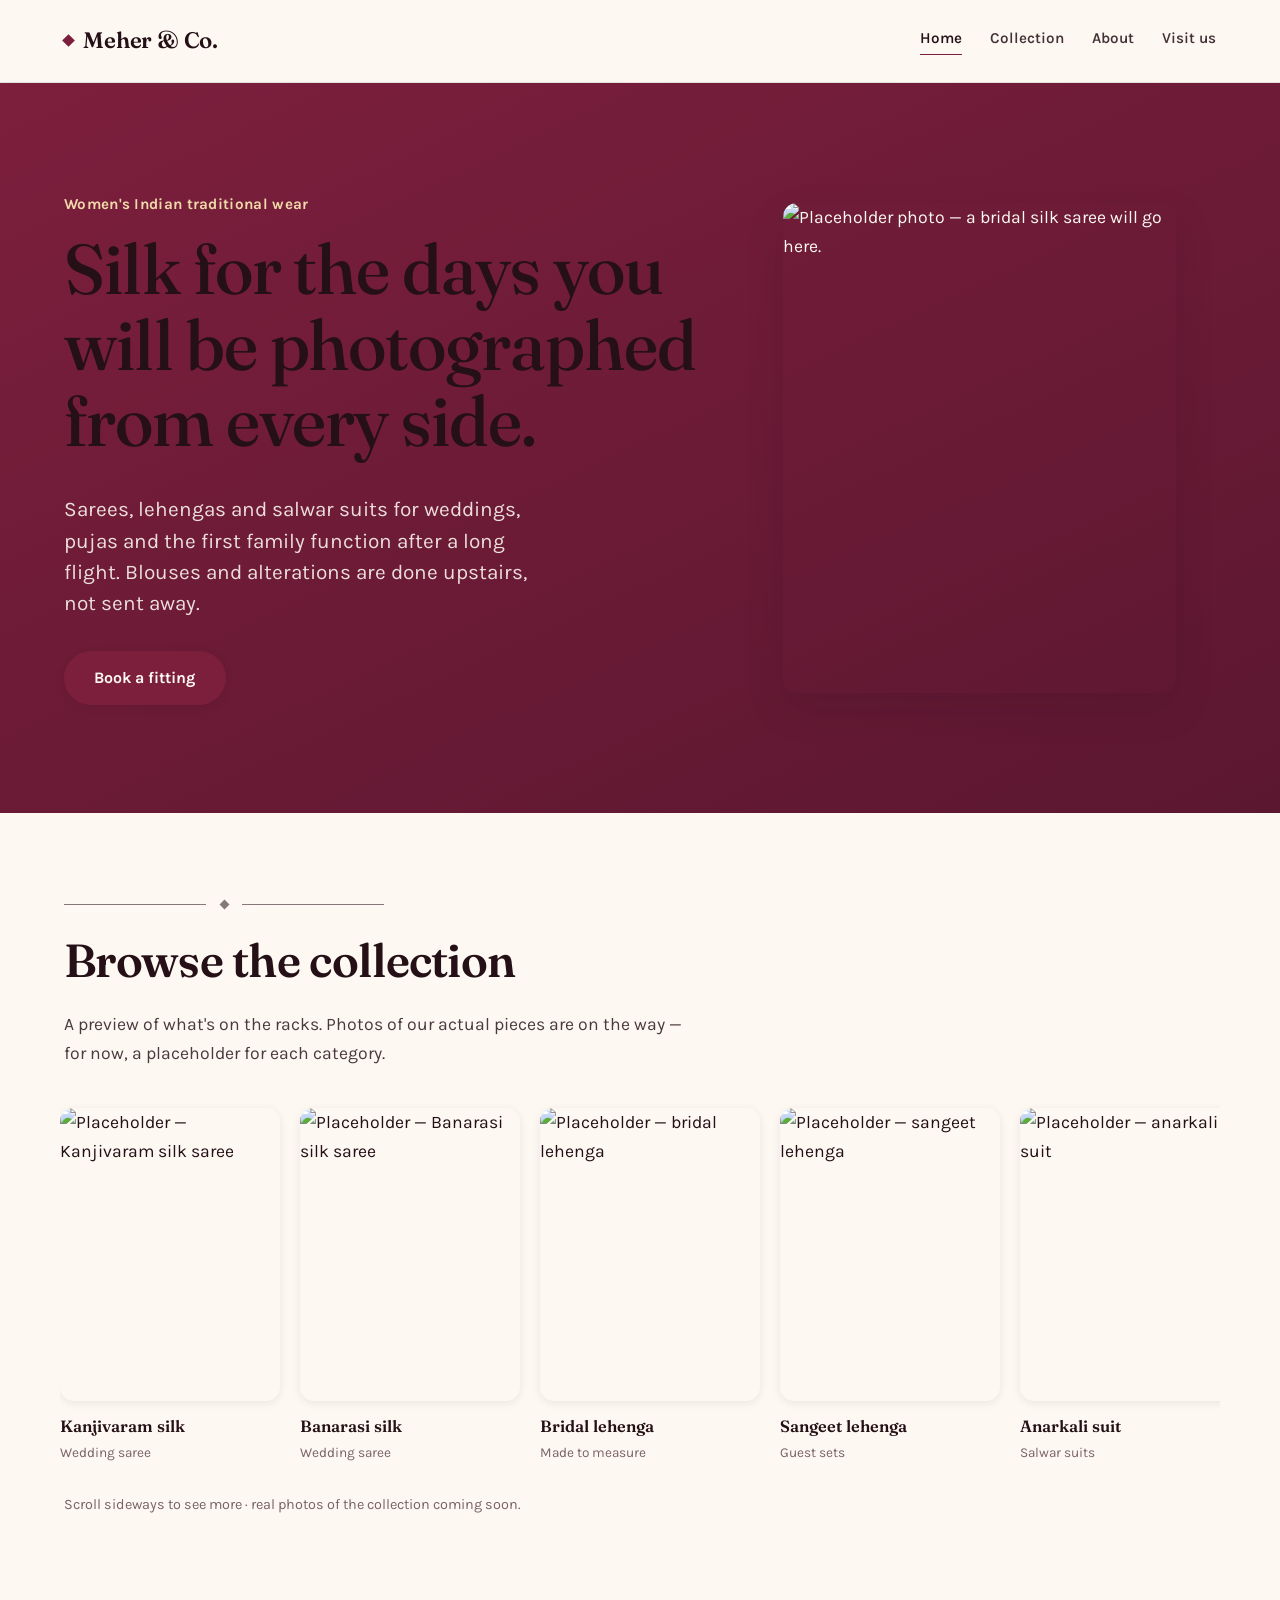
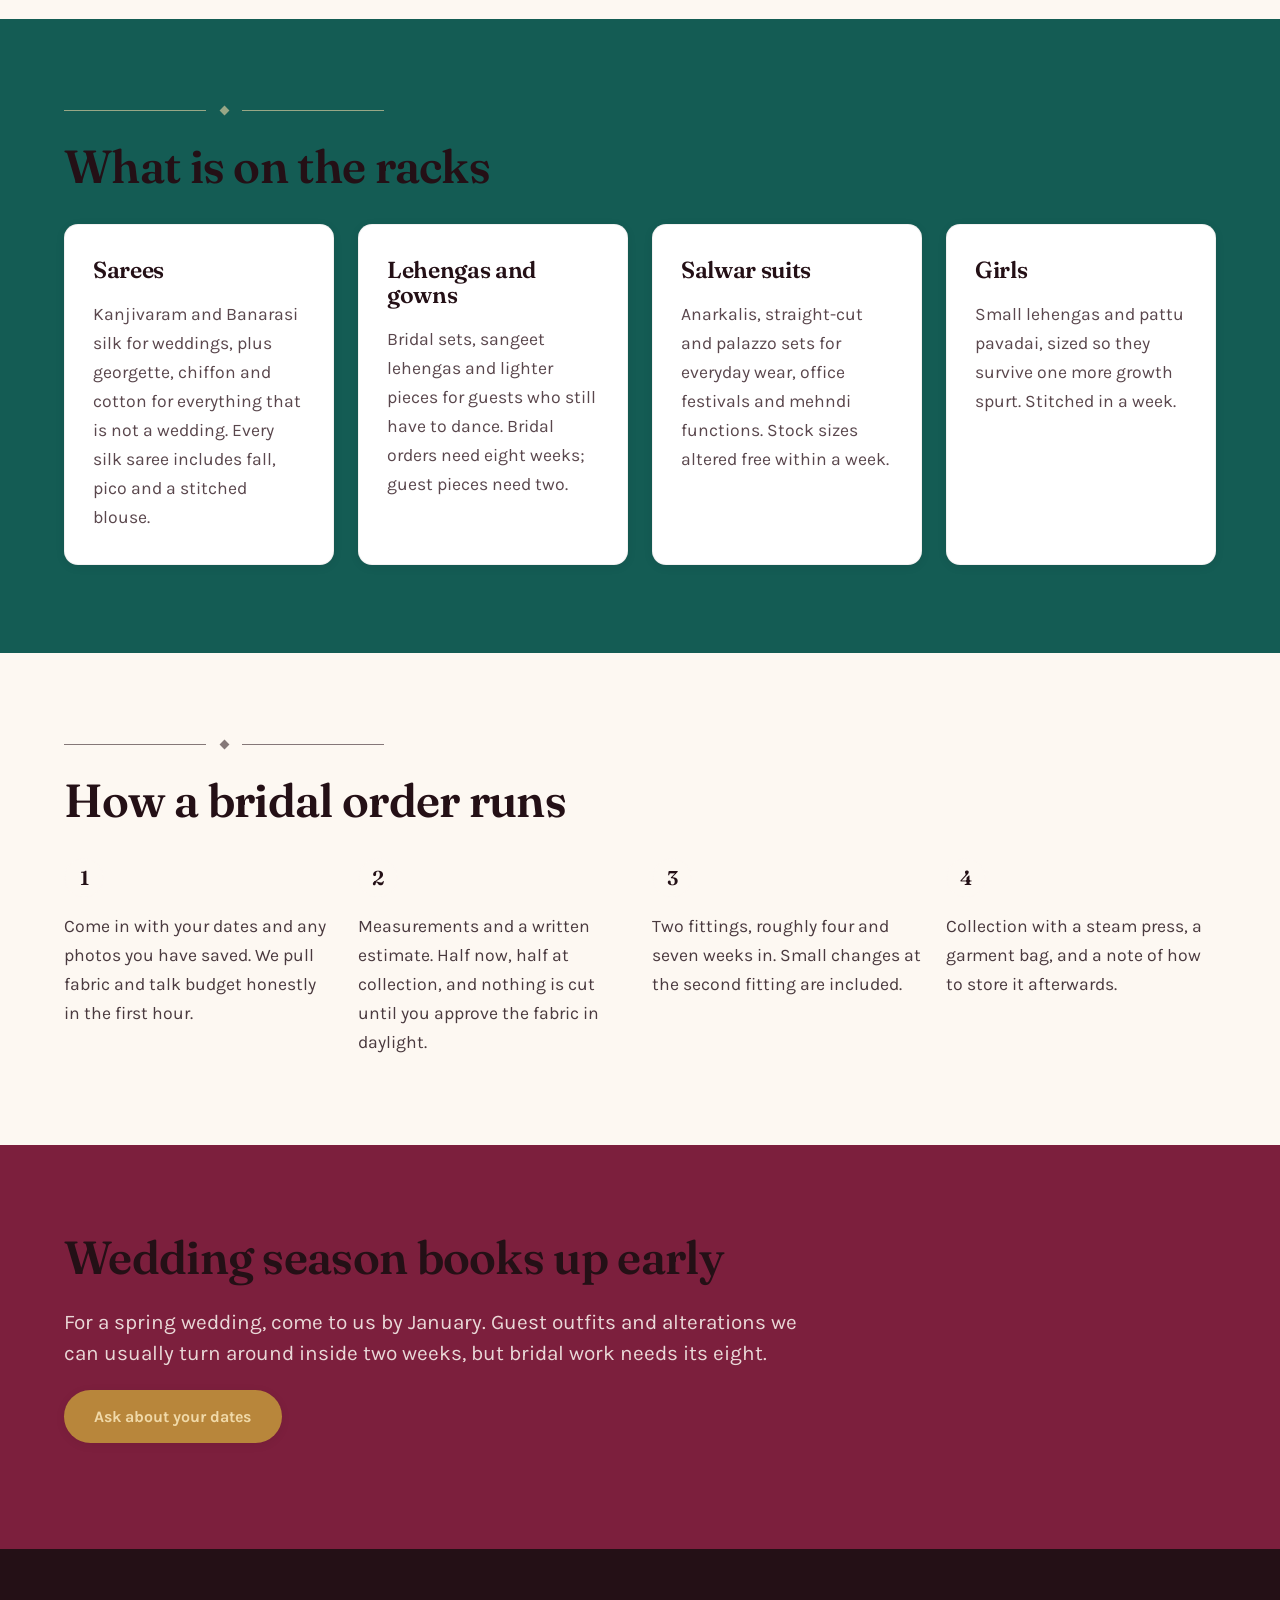
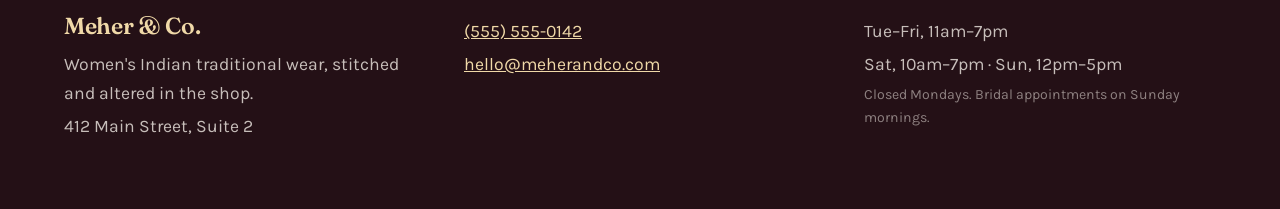
==== commit 63ef52d7: "Add files via upload" ====
--- a/index.html
+++ b/index.html
@@ -7,7 +7,7 @@
 <meta name="description" content="Sarees, lehengas and salwar suits for weddings and festivals, with blouse stitching and alterations done in the shop.">
 <link rel="preconnect" href="https://fonts.googleapis.com">
 <link rel="preconnect" href="https://fonts.gstatic.com" crossorigin>
-<link href="https://fonts.googleapis.com/css2?family=Fraunces:opsz,wght,SOFT,WONK@9..144,400..700,0..100,0..1&family=Karla:wght@400;600;700&display=swap" rel="stylesheet">
+<link href="https://fonts.googleapis.com/css2?family=Fraunces:opsz,wght@9..144,400..600&family=Karla:wght@400;600;700&display=swap" rel="stylesheet">
 <link rel="stylesheet" href="style.css">
 </head>
 <body>
@@ -22,20 +22,65 @@
     <a href="visit.html">Visit us</a>
   </nav>
 </header>
-<div class="scallop" aria-hidden="true"></div>
 
 <main id="main">
 
   <section class="hero">
-    <div class="seal">Stitched in the shop</div>
-    <h1>Silk for the days you will be photographed from every side.</h1>
-    <p class="lede">Sarees, lehengas and salwar suits for weddings, pujas and the first family function after a long flight. Blouses and alterations are done upstairs, not sent away.</p>
-    <a class="button" href="visit.html">Book a fitting</a>
+    <div class="hero-inner">
+      <div>
+        <span class="eyebrow">Women's Indian traditional wear</span>
+        <h1>Silk for the days you will be photographed from every side.</h1>
+        <p class="lede">Sarees, lehengas and salwar suits for weddings, pujas and the first family function after a long flight. Blouses and alterations are done upstairs, not sent away.</p>
+        <a class="button" href="visit.html">Book a fitting</a>
+      </div>
+      <figure class="hero-figure">
+        <img src="https://placehold.co/640x800/7c1f3d/f0d9a8?text=Bridal+Silk&font=playfair-display" alt="Placeholder photo — a bridal silk saree will go here.">
+      </figure>
+    </div>
   </section>
 
   <section class="band">
+    <div class="ornament" aria-hidden="true"><span></span></div>
+    <h2>Browse the collection</h2>
+    <p>A preview of what's on the racks. Photos of our actual pieces are on the way &mdash; for now, a placeholder for each category.</p>
+    <div class="gallery-wrap">
+      <div class="gallery">
+        <figure>
+          <div class="frame"><img src="https://placehold.co/440x560/7c1f3d/f0d9a8?text=Kanjivaram+Silk&font=playfair-display" alt="Placeholder — Kanjivaram silk saree"></div>
+          <figcaption>Kanjivaram silk<small>Wedding saree</small></figcaption>
+        </figure>
+        <figure>
+          <div class="frame"><img src="https://placehold.co/440x560/b8863b/241016?text=Banarasi+Silk&font=playfair-display" alt="Placeholder — Banarasi silk saree"></div>
+          <figcaption>Banarasi silk<small>Wedding saree</small></figcaption>
+        </figure>
+        <figure>
+          <div class="frame"><img src="https://placehold.co/440x560/145c54/f0d9a8?text=Bridal+Lehenga&font=playfair-display" alt="Placeholder — bridal lehenga"></div>
+          <figcaption>Bridal lehenga<small>Made to measure</small></figcaption>
+        </figure>
+        <figure>
+          <div class="frame"><img src="https://placehold.co/440x560/7c1f3d/f0d9a8?text=Sangeet+Lehenga&font=playfair-display" alt="Placeholder — sangeet lehenga"></div>
+          <figcaption>Sangeet lehenga<small>Guest sets</small></figcaption>
+        </figure>
+        <figure>
+          <div class="frame"><img src="https://placehold.co/440x560/b8863b/241016?text=Anarkali+Suit&font=playfair-display" alt="Placeholder — anarkali suit"></div>
+          <figcaption>Anarkali suit<small>Salwar suits</small></figcaption>
+        </figure>
+        <figure>
+          <div class="frame"><img src="https://placehold.co/440x560/145c54/f0d9a8?text=Party+Saree&font=playfair-display" alt="Placeholder — party saree"></div>
+          <figcaption>Party saree<small>Festival wear</small></figcaption>
+        </figure>
+        <figure>
+          <div class="frame"><img src="https://placehold.co/440x560/7c1f3d/f0d9a8?text=Girls%27+Lehenga&font=playfair-display" alt="Placeholder — girls' lehenga"></div>
+          <figcaption>Girls' lehenga<small>Sizes 4&ndash;14</small></figcaption>
+        </figure>
+      </div>
+      <p class="gallery-note">Scroll sideways to see more &middot; real photos of the collection coming soon.</p>
+    </div>
+  </section>
+
+  <section class="band band--teal">
+    <div class="ornament" aria-hidden="true"><span></span></div>
     <h2>What is on the racks</h2>
-    <p>We keep a working shop rather than a warehouse. If you do not see a color, ask &mdash; most fabrics can be brought in within two weeks.</p>
     <div class="grid">
       <article class="panel">
         <h3>Sarees</h3>
@@ -56,7 +101,8 @@
     </div>
   </section>
 
-  <section class="band band--teal">
+  <section class="band">
+    <div class="ornament" aria-hidden="true"><span></span></div>
     <h2>How a bridal order runs</h2>
     <ol class="steps">
       <li><p>Come in with your dates and any photos you have saved. We pull fabric and talk budget honestly in the first hour.</p></li>
@@ -66,15 +112,14 @@
     </ol>
   </section>
 
-  <section class="band band--gold">
+  <section class="band band--maroon">
     <h2>Wedding season books up early</h2>
     <p class="lede">For a spring wedding, come to us by January. Guest outfits and alterations we can usually turn around inside two weeks, but bridal work needs its eight.</p>
-    <p><a class="button button--paper" href="visit.html">Ask about your dates</a></p>
+    <p><a class="button button--gold" href="visit.html">Ask about your dates</a></p>
   </section>
 
 </main>
 
-<div class="scallop scallop--up" aria-hidden="true"></div>
 <footer class="colophon">
   <div>
     <h3>Meher &amp; Co.</h3>
--- a/style.css
+++ b/style.css
@@ -1,26 +1,26 @@
 /* ============================================================
    Meher & Co. — shared stylesheet
-   Palette: deep bridal maroon, temple gold, peacock teal and
-   saffron on warm ivory — pulled from the sarees on the racks,
-   not a generic "bold and bright" kit.
-   The scalloped edge (.scallop) is the one signature motif,
-   borrowed from a temple gopuram / sari border — used once at
-   the header and footer only. Change the six --colors to re-skin
-   every page.
+   A quieter, more tailored version: soft ivory ground, deep
+   wine and antique gold as the two leads, peacock teal used
+   sparingly. Cards use soft shadows instead of hard outlines,
+   and the one recurring motif is a thin rule with a small
+   diamond mark (.ornament) rather than a heavy graphic.
+   Six variables in :root drive every page.
    ============================================================ */
 
 :root {
-  --ink: #2b0f10;
-  --paper: #fbf1e4;
-  --maroon: #7a1128;
-  --gold: #b5842a;
-  --teal: #0b6b66;
-  --saffron: #d9660b;
+  --ink: #241016;
+  --paper: #fdf8f2;
+  --maroon: #7c1f3d;
+  --gold: #b8863b;
+  --teal: #145c54;
+  --card: #ffffff;
 
   --measure: 62ch;
   --edge: clamp(1.25rem, 5vw, 5rem);
-  --shadow: 7px 7px 0 var(--ink);
-  --arch: 2rem 2rem 0 0 / 4rem 4rem 0 0;
+  --radius: 14px;
+  --shadow-sm: 0 2px 10px rgba(36, 16, 22, 0.08);
+  --shadow-md: 0 16px 40px rgba(36, 16, 22, 0.12);
 
   --display: "Fraunces", Georgia, serif;
   --body: "Karla", system-ui, sans-serif;
@@ -39,34 +39,36 @@
   background: var(--paper);
   color: var(--ink);
   font-family: var(--body);
-  font-size: clamp(1rem, 0.95rem + 0.25vw, 1.125rem);
+  font-size: clamp(1rem, 0.95rem + 0.2vw, 1.1rem);
   line-height: 1.65;
   -webkit-font-smoothing: antialiased;
 }
 
 img { max-width: 100%; display: block; }
 
-a { color: var(--teal); }
+a { color: var(--maroon); }
 
 :focus-visible {
-  outline: 3px solid var(--teal);
+  outline: 2px solid var(--teal);
   outline-offset: 3px;
 }
 
 h1, h2, h3 {
   font-family: var(--display);
-  font-weight: 700;
-  font-variation-settings: "SOFT" 40, "WONK" 1;
-  line-height: 1.02;
-  letter-spacing: -0.02em;
+  font-weight: 600;
+  line-height: 1.08;
+  letter-spacing: -0.015em;
   margin: 0 0 0.5em;
-}
-
-h1 { font-size: clamp(2.6rem, 1.4rem + 5.6vw, 5.5rem); }
-h2 { font-size: clamp(1.9rem, 1.3rem + 2.8vw, 3.25rem); }
-h3 { font-size: clamp(1.25rem, 1.1rem + 0.8vw, 1.6rem); }
-
-p { max-width: var(--measure); }
+  color: var(--ink);
+}
+
+h1 { font-size: clamp(2.4rem, 1.5rem + 4.2vw, 4.4rem); font-weight: 500; }
+h2 { font-size: clamp(1.85rem, 1.3rem + 2.4vw, 2.9rem); }
+h3 { font-size: clamp(1.2rem, 1.1rem + 0.5vw, 1.45rem); }
+
+p { max-width: var(--measure); color: #4a3a3f; }
+
+.band--ink p, .band--teal p, .band--maroon p { color: rgba(253, 248, 242, 0.85); }
 
 .skip {
   position: absolute;
@@ -78,24 +80,33 @@
 }
 .skip:focus { left: 1rem; top: 1rem; z-index: 50; }
 
-/* ---------- signature motif: scalloped temple edge ---------- */
-/* Used once under the header and once above the footer. Not
-   repeated elsewhere in the page — one strong idea, not decoration
-   scattered everywhere. */
-
-.scallop {
-  height: 1.1rem;
-  background: var(--gold);
-  -webkit-mask-image: radial-gradient(circle at 11px 0, transparent 11px, black 11.5px);
-  mask-image: radial-gradient(circle at 11px 0, transparent 11px, black 11.5px);
-  -webkit-mask-size: 22px 22px;
-  mask-size: 22px 22px;
-  -webkit-mask-repeat: repeat-x;
-  mask-repeat: repeat-x;
-}
-
-.scallop--up {
-  transform: rotate(180deg);
+/* ---------- signature motif: a quiet rule with one diamond mark ---------- */
+
+.ornament {
+  display: flex;
+  align-items: center;
+  gap: 0.9rem;
+  width: 100%;
+  max-width: 20rem;
+  margin: 0 0 1.75rem;
+  color: inherit;
+  opacity: 0.55;
+}
+
+.ornament::before,
+.ornament::after {
+  content: "";
+  flex: 1;
+  height: 1px;
+  background: currentColor;
+}
+
+.ornament span {
+  width: 7px;
+  height: 7px;
+  background: currentColor;
+  transform: rotate(45deg);
+  flex: none;
 }
 
 /* ---------- header ---------- */
@@ -106,143 +117,161 @@
   gap: 1rem 2rem;
   align-items: center;
   justify-content: space-between;
-  padding: 1.25rem var(--edge);
+  padding: 1.4rem var(--edge);
   background: var(--paper);
+  border-bottom: 1px solid rgba(36, 16, 22, 0.1);
 }
 
 .wordmark {
   font-family: var(--display);
-  font-weight: 700;
+  font-weight: 600;
   font-size: 1.4rem;
-  letter-spacing: -0.02em;
+  letter-spacing: -0.01em;
   color: var(--ink);
   text-decoration: none;
   display: inline-flex;
   align-items: center;
-  gap: 0.6rem;
+  gap: 0.65rem;
 }
 
 .wordmark span {
-  width: 1.3rem;
-  height: 1.8rem;
-  border-radius: 999px 999px 0 0;
+  width: 9px;
+  height: 9px;
   background: var(--maroon);
-  border: 3px solid var(--ink);
+  transform: rotate(45deg);
 }
 
 .masthead nav {
   display: flex;
   flex-wrap: wrap;
-  gap: 1.25rem;
+  gap: 1.75rem;
 }
 
 .masthead nav a {
   color: var(--ink);
   text-decoration: none;
-  font-weight: 700;
-  padding-bottom: 2px;
-  border-bottom: 3px solid transparent;
-}
-
-.masthead nav a:hover { border-bottom-color: var(--saffron); }
-.masthead nav a[aria-current="page"] { border-bottom-color: var(--teal); }
+  font-weight: 600;
+  font-size: 0.95rem;
+  padding-bottom: 3px;
+  border-bottom: 1px solid transparent;
+  opacity: 0.85;
+}
+
+.masthead nav a:hover { opacity: 1; border-bottom-color: var(--gold); }
+.masthead nav a[aria-current="page"] { opacity: 1; border-bottom-color: var(--maroon); }
 
 /* ---------- bands ---------- */
 
-.band { padding: clamp(3rem, 8vw, 6rem) var(--edge); }
+.band { padding: clamp(3rem, 7vw, 5.5rem) var(--edge); }
 .band--ink { background: var(--ink); color: var(--paper); }
 .band--teal { background: var(--teal); color: var(--paper); }
 .band--gold { background: var(--gold); color: var(--ink); }
 .band--maroon { background: var(--maroon); color: var(--paper); }
-.band--ink a, .band--teal a, .band--maroon a { color: var(--gold); }
+.band--ink a, .band--teal a, .band--maroon a { color: #f0d9a8; }
+.band--ink .ornament, .band--teal .ornament, .band--maroon .ornament { color: #f0d9a8; opacity: 0.6; }
 
 .button {
-  display: inline-block;
-  background: var(--saffron);
+  display: inline-flex;
+  align-items: center;
+  gap: 0.5rem;
+  background: var(--maroon);
   color: var(--paper);
-  font-family: var(--display);
+  font-family: var(--body);
   font-weight: 700;
-  font-size: 1.1rem;
+  font-size: 1rem;
   text-decoration: none;
-  padding: 0.8rem 1.75rem;
-  border: 3px solid var(--ink);
+  padding: 0.85rem 1.9rem;
+  border: none;
   border-radius: 999px;
-  box-shadow: var(--shadow);
-  transition: transform 0.12s ease, box-shadow 0.12s ease;
+  box-shadow: var(--shadow-sm);
+  transition: transform 0.15s ease, box-shadow 0.15s ease, background 0.15s ease;
 }
 
 .button:hover,
 .button:focus-visible {
-  transform: translate(4px, 4px);
-  box-shadow: 3px 3px 0 var(--ink);
+  transform: translateY(-2px);
+  box-shadow: var(--shadow-md);
 }
 
 .button--paper { background: var(--paper); color: var(--ink); }
 .button--gold { background: var(--gold); color: var(--ink); }
+.button--outline {
+  background: transparent;
+  color: inherit;
+  box-shadow: none;
+  border: 1.5px solid currentColor;
+}
 
 .lede {
-  font-size: clamp(1.15rem, 1rem + 0.7vw, 1.4rem);
-  line-height: 1.45;
+  font-size: clamp(1.1rem, 1rem + 0.5vw, 1.3rem);
+  line-height: 1.5;
 }
 
 /* ---------- hero ---------- */
 
 .hero {
-  background: var(--maroon);
+  background: linear-gradient(155deg, var(--maroon) 0%, #5c1730 100%);
   color: var(--paper);
-  padding: clamp(3rem, 9vw, 7rem) var(--edge);
-  position: relative;
+  padding: clamp(3.5rem, 8vw, 6.5rem) var(--edge);
+}
+
+.hero-inner {
+  display: grid;
+  gap: 2.5rem;
+  grid-template-columns: minmax(0, 1.15fr) minmax(0, 0.85fr);
+  align-items: center;
+}
+
+@media (max-width: 780px) {
+  .hero-inner { grid-template-columns: 1fr; }
+}
+
+.hero h1 { max-width: 16ch; }
+.hero .lede { max-width: 40ch; margin-bottom: 2rem; color: rgba(253, 248, 242, 0.88); }
+.hero .eyebrow {
+  text-transform: none;
+  letter-spacing: 0.02em;
+  font-weight: 700;
+  color: #f0d9a8;
+  font-size: 0.95rem;
+  margin-bottom: 0.9rem;
+  display: block;
+}
+
+.hero-figure {
+  border-radius: var(--radius);
   overflow: hidden;
-}
-
-.hero h1 { max-width: 15ch; }
-.hero .lede { max-width: 42ch; margin-bottom: 2.25rem; color: #f6e6d3; }
-
-.seal {
-  position: absolute;
-  top: clamp(1.5rem, 5vw, 3.5rem);
-  right: clamp(1rem, 4vw, 4.5rem);
-  width: clamp(7rem, 15vw, 10rem);
-  padding: 2.25rem 1rem 1.5rem;
-  background: var(--gold);
-  color: var(--ink);
-  border: 3px solid var(--ink);
-  border-radius: 999px 999px 0 0;
-  text-align: center;
-  font-family: var(--display);
-  font-weight: 700;
-  line-height: 1.05;
-  font-size: clamp(0.95rem, 2vw, 1.3rem);
-  transform: rotate(4deg);
-}
-
-@media (max-width: 680px) {
-  .seal { position: static; transform: none; margin-bottom: 2rem; width: 9rem; }
-}
-
-/* ---------- panels ---------- */
+  box-shadow: var(--shadow-md);
+  aspect-ratio: 4 / 5;
+}
+
+.hero-figure img { width: 100%; height: 100%; object-fit: cover; }
+
+/* ---------- panels / grid ---------- */
 
 .grid {
   display: grid;
   gap: 1.5rem;
   grid-template-columns: repeat(auto-fit, minmax(255px, 1fr));
-  margin-top: 2.5rem;
+  margin-top: 2rem;
 }
 
 .panel {
-  background: var(--paper);
-  color: var(--ink);
-  border: 3px solid var(--ink);
-  border-radius: var(--arch);
-  padding: 2.25rem 1.75rem 1.75rem;
-}
-
-.panel p { margin-bottom: 0; }
+  background: var(--card);
+  color: var(--ink);
+  border-radius: var(--radius);
+  padding: 2rem 1.75rem;
+  box-shadow: var(--shadow-sm);
+  border: 1px solid rgba(36, 16, 22, 0.06);
+}
+
+.panel p { margin-bottom: 0; color: #5a474d; }
+.band--ink .panel p, .band--teal .panel p, .band--maroon .panel p { color: #5a474d; }
 
 .price {
   font-family: var(--display);
-  font-weight: 700;
-  font-size: 1.7rem;
+  font-weight: 600;
+  font-size: 1.6rem;
   display: block;
   margin-bottom: 0.3rem;
   color: var(--maroon);
@@ -252,7 +281,7 @@
   counter-reset: step;
   list-style: none;
   padding: 0;
-  margin: 2.5rem 0 0;
+  margin: 2rem 0 0;
   display: grid;
   gap: 1.5rem;
   grid-template-columns: repeat(auto-fit, minmax(230px, 1fr));
@@ -263,41 +292,104 @@
 .steps li::before {
   content: counter(step);
   font-family: var(--display);
-  font-weight: 700;
-  font-size: 1.4rem;
+  font-weight: 600;
+  font-size: 1.25rem;
   display: grid;
   place-content: center;
-  width: 2.75rem;
-  height: 2.75rem;
+  width: 2.5rem;
+  height: 2.5rem;
   border-radius: 50%;
-  background: var(--gold);
-  color: var(--ink);
-  border: 3px solid var(--ink);
+  background: rgba(253, 248, 242, 0.15);
+  border: 1px solid rgba(253, 248, 242, 0.4);
   margin-bottom: 0.9rem;
 }
 
 .steps p { margin: 0; }
 
+/* ---------- gallery (horizontal scroll) ---------- */
+
+.gallery-wrap { margin-top: 2.25rem; }
+
+.gallery {
+  display: flex;
+  gap: 1.25rem;
+  overflow-x: auto;
+  scroll-snap-type: x mandatory;
+  padding: 0.25rem 0.25rem 1.25rem;
+  margin: 0 -0.25rem;
+  -webkit-overflow-scrolling: touch;
+  scrollbar-width: thin;
+  scrollbar-color: var(--maroon) transparent;
+}
+
+.gallery::-webkit-scrollbar { height: 8px; }
+.gallery::-webkit-scrollbar-thumb { background: rgba(124, 31, 61, 0.35); border-radius: 999px; }
+.gallery::-webkit-scrollbar-track { background: transparent; }
+
+.gallery figure {
+  flex: 0 0 auto;
+  width: min(220px, 70vw);
+  margin: 0;
+  scroll-snap-align: start;
+}
+
+.gallery .frame {
+  border-radius: var(--radius);
+  overflow: hidden;
+  box-shadow: var(--shadow-sm);
+  aspect-ratio: 3 / 4;
+}
+
+.gallery img { width: 100%; height: 100%; object-fit: cover; transition: transform 0.35s ease; }
+.gallery figure:hover img { transform: scale(1.04); }
+
+.gallery figcaption {
+  margin-top: 0.75rem;
+  font-family: var(--display);
+  font-weight: 600;
+  font-size: 1.02rem;
+}
+
+.gallery figcaption small {
+  display: block;
+  font-family: var(--body);
+  font-weight: 400;
+  font-size: 0.85rem;
+  color: #7a6267;
+  margin-top: 0.15rem;
+}
+
+.gallery-note {
+  font-size: 0.9rem;
+  color: #7a6267;
+  margin-top: 0.5rem;
+}
+
 /* ---------- forms ---------- */
 
-form { max-width: 34rem; margin-top: 2rem; }
+form { max-width: 34rem; margin-top: 1.5rem; }
 
 label {
   display: block;
   font-weight: 700;
   margin-bottom: 0.4rem;
-}
-
-.field { margin-bottom: 1.35rem; }
+  font-size: 0.95rem;
+}
+
+.field { margin-bottom: 1.25rem; }
 
 input, select, textarea {
   width: 100%;
   font: inherit;
   color: var(--ink);
-  background: var(--paper);
-  padding: 0.7rem 0.85rem;
-  border: 3px solid var(--ink);
-  border-radius: 0;
+  background: var(--card);
+  padding: 0.75rem 0.9rem;
+  border: 1px solid rgba(36, 16, 22, 0.18);
+  border-radius: 8px;
+}
+
+input:focus, select:focus, textarea:focus {
+  border-color: var(--maroon);
 }
 
 textarea { min-height: 8rem; resize: vertical; }
@@ -315,7 +407,7 @@
   grid-template-columns: repeat(auto-fit, minmax(220px, 1fr));
 }
 
-.colophon a { color: var(--gold); }
-.colophon h3 { color: var(--gold); }
-.colophon p { margin: 0.25rem 0; }
-.colophon .fine { opacity: 0.72; font-size: 0.9rem; }
+.colophon a { color: #f0d9a8; }
+.colophon h3 { color: #f0d9a8; }
+.colophon p { margin: 0.25rem 0; color: rgba(253, 248, 242, 0.75); }
+.colophon .fine { opacity: 0.65; font-size: 0.88rem; }
